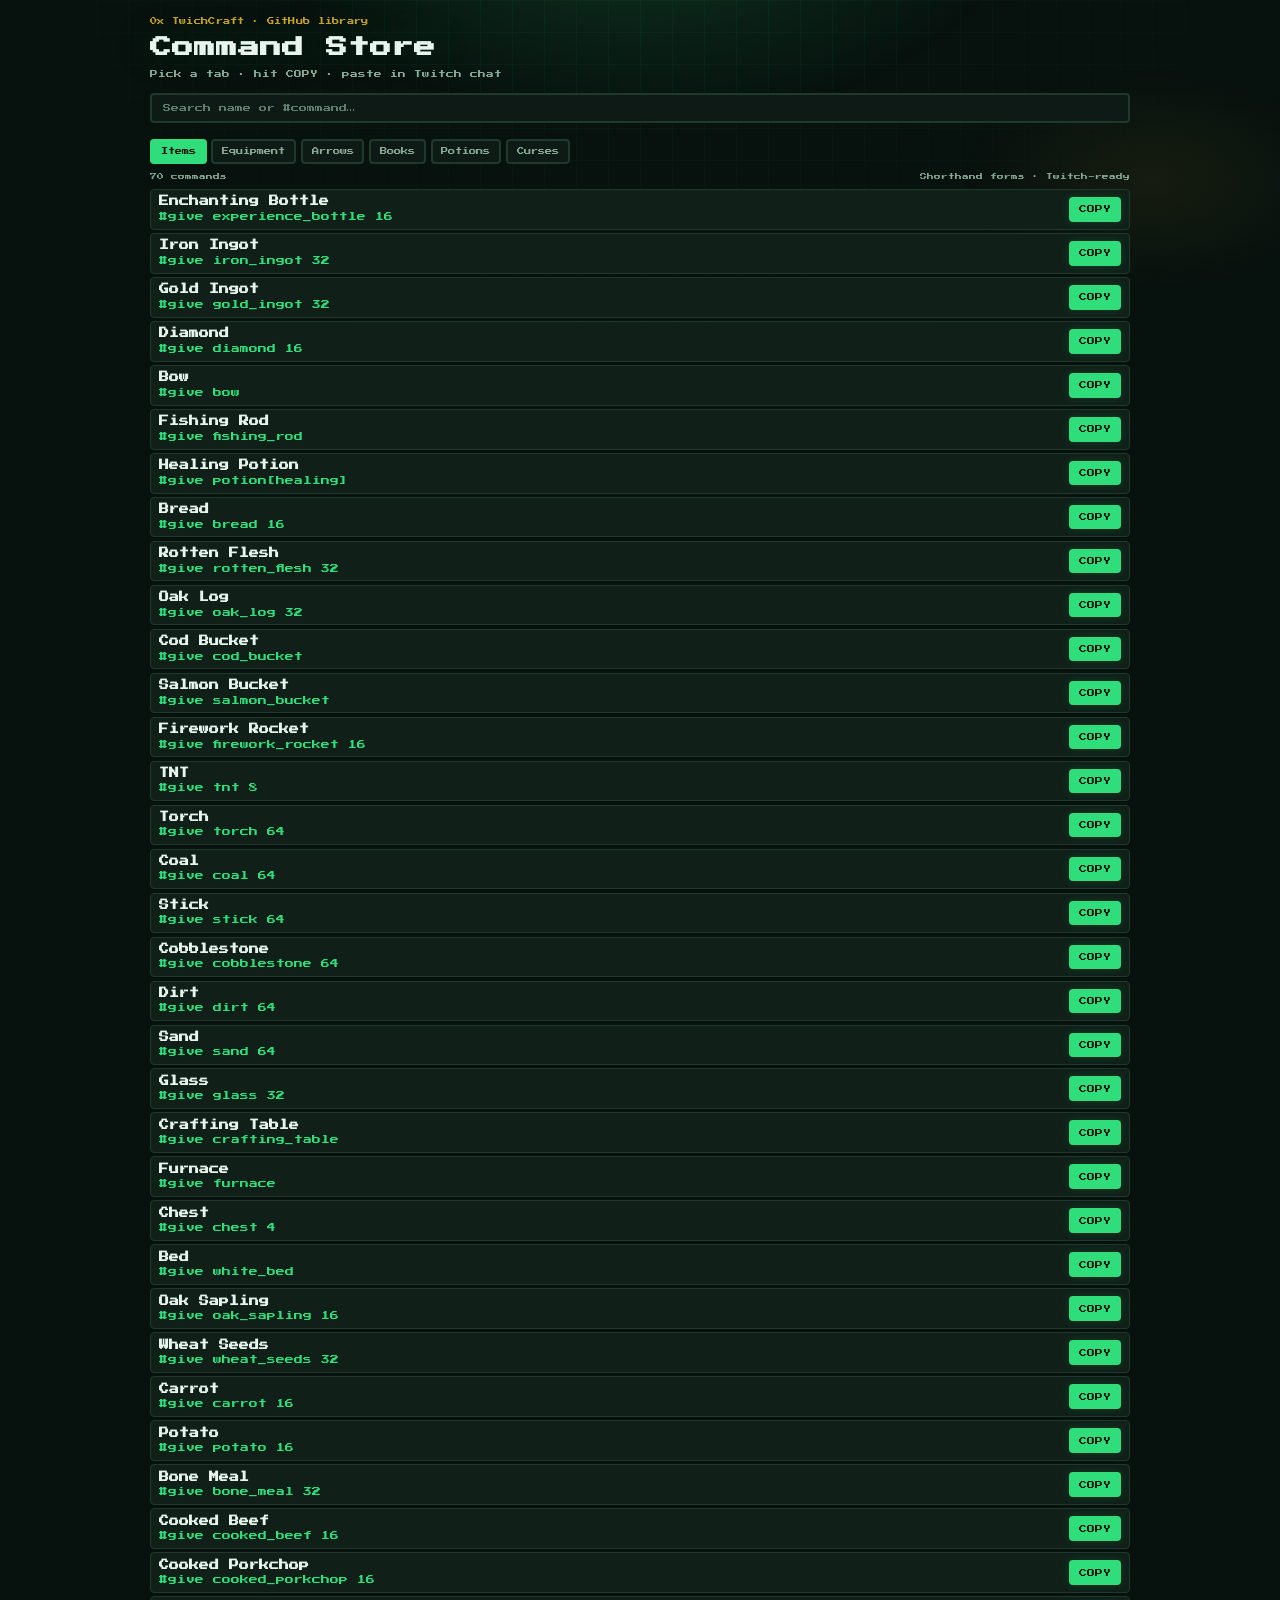
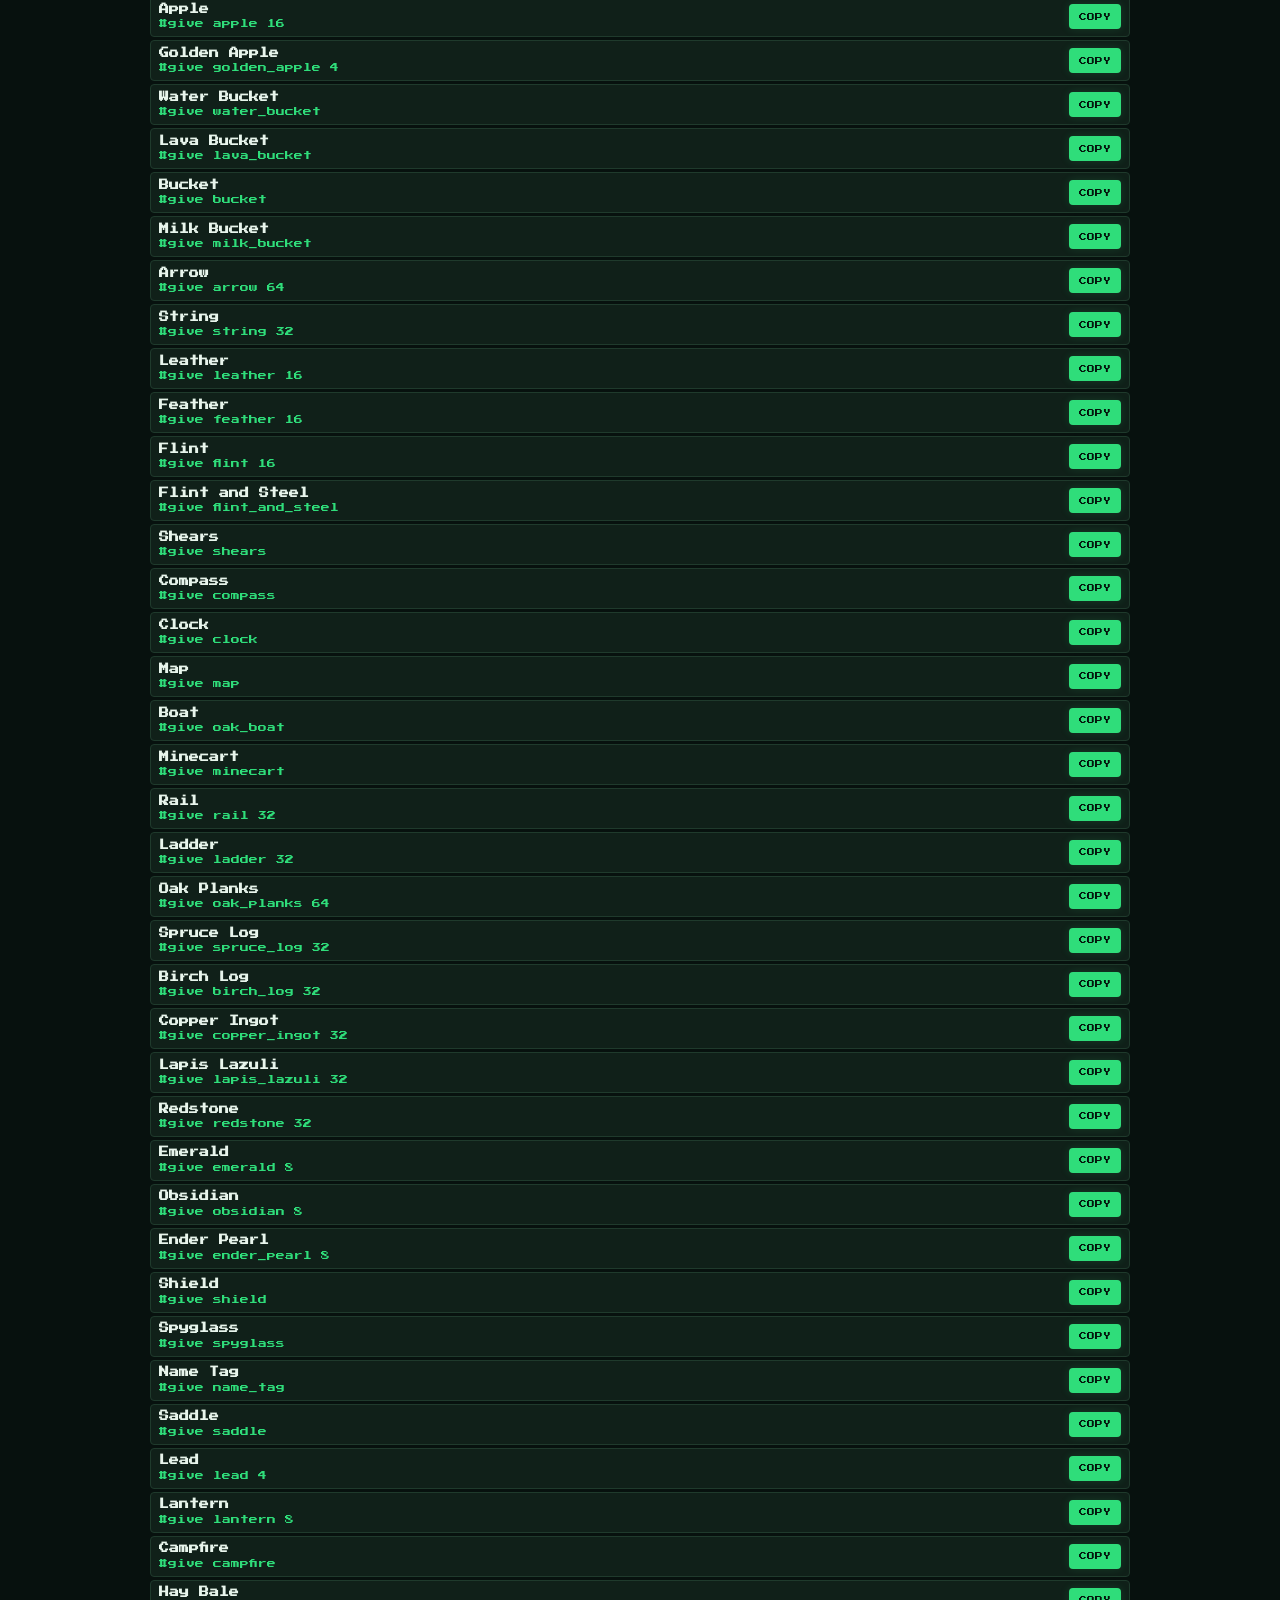
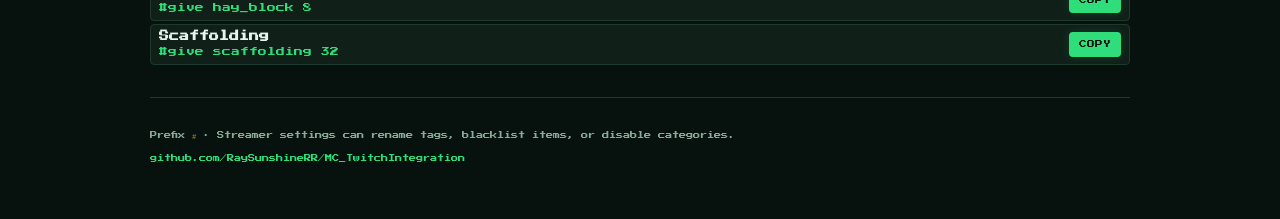
==== index.html @ 71ae1803 "Compact store header and enlarge list type. Put Command Store on one line and tighten spacing down t" ====
<!DOCTYPE html>
<html lang="en">
<head>
  <meta charset="utf-8" />
  <meta name="viewport" content="width=device-width, initial-scale=1" />
  <title>TwichCraft Command Store</title>
  <meta name="description" content="Copy TwichCraft #commands for Twitch chat — items, equipment, arrows, books, potions, curses." />
  <link rel="preconnect" href="https://fonts.googleapis.com" />
  <link rel="preconnect" href="https://fonts.gstatic.com" crossorigin />
  <link href="https://fonts.googleapis.com/css2?family=Press+Start+2P&display=swap" rel="stylesheet" />
  <link rel="stylesheet" href="css/store.css" />
</head>
<body>
  <div class="bg-grid" aria-hidden="true"></div>
  <div class="bg-glow" aria-hidden="true"></div>

  <header class="hero">
    <p class="eyebrow">0x TwichCraft · GitHub library</p>
    <h1>Command Store</h1>
    <p class="tagline">Pick a tab · hit COPY · paste in Twitch chat</p>
    <div class="search-wrap">
      <label class="sr-only" for="search">Search commands</label>
      <input id="search" type="search" placeholder="Search name or #command…" autocomplete="off" />
    </div>
  </header>

  <nav class="tabs" role="tablist" aria-label="Command categories">
    <button class="tab is-active" role="tab" aria-selected="true" data-tab="items">Items</button>
    <button class="tab" role="tab" aria-selected="false" data-tab="equipment">Equipment</button>
    <button class="tab" role="tab" aria-selected="false" data-tab="arrows">Arrows</button>
    <button class="tab" role="tab" aria-selected="false" data-tab="books">Books</button>
    <button class="tab" role="tab" aria-selected="false" data-tab="potions">Potions</button>
    <button class="tab" role="tab" aria-selected="false" data-tab="curses">Curses</button>
  </nav>

  <main class="store">
    <div class="store-meta">
      <span id="count-label">0 commands</span>
      <span class="hint">Shorthand forms · Twitch-ready</span>
    </div>
    <div id="catalog" class="catalog" role="tabpanel"></div>
    <p id="empty" class="empty hidden">No matches in this tab.</p>
  </main>

  <footer class="foot">
    <p>Prefix <code>#</code> · Streamer settings can rename tags, blacklist items, or disable categories.</p>
    <p><a href="https://github.com/RaySunshineRR/MC_TwitchIntegration">github.com/RaySunshineRR/MC_TwitchIntegration</a></p>
  </footer>

  <div id="toast" class="toast" role="status" aria-live="polite" hidden>Copied</div>

  <script src="js/commands-data.js"></script>
  <script src="js/store.js"></script>
</body>
</html>
---- css/store.css ----
:root {
  --bg: #07110e;
  --bg-panel: #0d1a15;
  --bg-row: #102019;
  --bg-row-hover: #152a20;
  --line: #1f3a2c;
  --text: #e8f5ec;
  --muted: #8aab97;
  --emerald: #2fdd7a;
  --emerald-dim: #1a9a4f;
  --emerald-ink: #04140c;
  --gold: #c9a227;
  --danger: #e85d5d;
  --shadow: 0 18px 50px rgba(0, 0, 0, 0.45);
  --radius: 4px;
  --font: "Press Start 2P", ui-monospace, monospace;
}

*,
*::before,
*::after {
  box-sizing: border-box;
}

html {
  scroll-behavior: smooth;
}

body {
  margin: 0;
  min-height: 100vh;
  font-family: var(--font);
  color: var(--text);
  background: var(--bg);
  line-height: 1.65;
  overflow-x: hidden;
}

.bg-grid,
.bg-glow {
  position: fixed;
  inset: 0;
  pointer-events: none;
  z-index: 0;
}

.bg-grid {
  background-image:
    linear-gradient(rgba(47, 221, 122, 0.04) 1px, transparent 1px),
    linear-gradient(90deg, rgba(47, 221, 122, 0.04) 1px, transparent 1px);
  background-size: 32px 32px;
  mask-image: radial-gradient(ellipse 80% 60% at 50% 0%, #000 20%, transparent 75%);
}

.bg-glow {
  background:
    radial-gradient(ellipse 50% 40% at 50% -10%, rgba(47, 221, 122, 0.18), transparent 60%),
    radial-gradient(ellipse 30% 25% at 90% 20%, rgba(201, 162, 39, 0.08), transparent 50%);
}

.sr-only {
  position: absolute;
  width: 1px;
  height: 1px;
  padding: 0;
  margin: -1px;
  overflow: hidden;
  clip: rect(0, 0, 0, 0);
  border: 0;
}

.hero,
.tabs,
.store,
.foot {
  position: relative;
  z-index: 1;
  width: min(980px, calc(100% - 1.25rem));
  margin-inline: auto;
}

.hero {
  padding: 1rem 0 0.55rem;
  animation: rise 0.7s ease-out both;
}

.eyebrow {
  margin: 0 0 0.35rem;
  color: var(--gold);
  font-size: 0.45rem;
  letter-spacing: 0.04em;
}

.hero h1 {
  margin: 0;
  font-size: clamp(0.95rem, 3.2vw, 1.35rem);
  line-height: 1.3;
  white-space: nowrap;
  text-shadow: 0 0 40px rgba(47, 221, 122, 0.25);
}

.tagline {
  margin: 0.4rem 0 0;
  color: var(--muted);
  font-size: 0.48rem;
  max-width: 36rem;
}

.search-wrap {
  margin-top: 0.65rem;
}

#search {
  width: 100%;
  padding: 0.55rem 0.7rem;
  border: 2px solid var(--line);
  border-radius: var(--radius);
  background: var(--bg-panel);
  color: var(--text);
  font-family: var(--font);
  font-size: 0.5rem;
  outline: none;
  transition: border-color 0.2s, box-shadow 0.2s;
}

#search::placeholder {
  color: #5f7d6c;
}

#search:focus {
  border-color: var(--emerald);
  box-shadow: 0 0 0 3px rgba(47, 221, 122, 0.15);
}

.tabs {
  display: flex;
  flex-wrap: wrap;
  gap: 0.3rem;
  padding: 0.45rem 0 0.45rem;
  animation: rise 0.7s ease-out 0.08s both;
}

.tab {
  appearance: none;
  border: 2px solid var(--line);
  background: var(--bg-panel);
  color: var(--muted);
  font-family: var(--font);
  font-size: 0.45rem;
  padding: 0.45rem 0.55rem;
  border-radius: var(--radius);
  cursor: pointer;
  transition: background 0.15s, color 0.15s, border-color 0.15s, transform 0.15s;
}

.tab:hover {
  color: var(--text);
  border-color: #2c5540;
  transform: translateY(-1px);
}

.tab.is-active {
  background: var(--emerald);
  border-color: var(--emerald);
  color: var(--emerald-ink);
}

.store {
  padding-bottom: 2rem;
  animation: rise 0.7s ease-out 0.14s both;
}

.store-meta {
  display: flex;
  flex-wrap: wrap;
  justify-content: space-between;
  gap: 0.5rem;
  margin-bottom: 0.4rem;
  color: var(--muted);
  font-size: 0.42rem;
}

.catalog {
  display: flex;
  flex-direction: column;
  gap: 0.2rem;
}

.help-line {
  margin: 0.1rem 0;
  padding: 0.35rem 0.45rem;
  border-left: 3px solid var(--gold);
  color: var(--muted);
  font-size: 0.48rem;
  line-height: 1.55;
  background: rgba(201, 162, 39, 0.06);
}

.section-title {
  margin: 0.55rem 0 0.15rem;
  padding: 0.15rem 0;
  color: var(--gold);
  font-size: 0.58rem;
  line-height: 1.35;
  border-bottom: 1px solid var(--line);
}

.section-title:first-child {
  margin-top: 0.1rem;
}

.row {
  display: grid;
  grid-template-columns: 1fr auto;
  gap: 0.3rem 0.55rem;
  align-items: center;
  padding: 0.35rem 0.5rem;
  background: var(--bg-row);
  border: 1px solid var(--line);
  border-radius: var(--radius);
  box-shadow: none;
  transition: background 0.15s, border-color 0.15s;
}

.row:hover {
  background: var(--bg-row-hover);
  border-color: #2f5a42;
}

.row-main {
  min-width: 0;
}

.row-name {
  margin: 0 0 0.12rem;
  font-size: 0.62rem;
  color: var(--text);
  line-height: 1.35;
}

.row-cmd {
  margin: 0;
  font-size: 0.55rem;
  color: var(--emerald);
  word-break: break-word;
  line-height: 1.4;
}

.cmd-desc {
  color: var(--muted);
  font-size: 0.5rem;
}

.row-desc {
  margin: 0.2rem 0 0;
  font-size: 0.48rem;
  color: var(--muted);
  line-height: 1.45;
}

.copy-btn {
  appearance: none;
  border: 2px solid var(--emerald);
  background: var(--emerald);
  color: var(--emerald-ink);
  font-family: var(--font);
  font-size: 0.48rem;
  padding: 0.4rem 0.5rem;
  border-radius: var(--radius);
  cursor: pointer;
  white-space: nowrap;
  transition: background 0.15s, transform 0.15s, box-shadow 0.15s;
  box-shadow: 0 0 10px rgba(47, 221, 122, 0.15);
}

.copy-btn:hover {
  background: #54e892;
  transform: translateY(-1px);
}

.copy-btn:active {
  transform: translateY(0);
}

.copy-btn.is-copied {
  background: var(--emerald-dim);
  border-color: var(--emerald-dim);
  color: #dfffea;
}

.empty {
  margin: 2rem 0;
  text-align: center;
  color: var(--muted);
  font-size: 0.55rem;
}

.hidden {
  display: none !important;
}

.foot {
  padding: 1.5rem 0 3rem;
  border-top: 1px solid var(--line);
  color: var(--muted);
  font-size: 0.45rem;
  line-height: 1.9;
}

.foot a {
  color: var(--emerald);
  text-decoration: none;
}

.foot a:hover {
  text-decoration: underline;
}

.foot code {
  color: var(--gold);
}

.toast {
  position: fixed;
  left: 50%;
  bottom: 1.5rem;
  transform: translateX(-50%) translateY(120%);
  z-index: 20;
  padding: 0.85rem 1.1rem;
  background: var(--emerald);
  color: var(--emerald-ink);
  border-radius: var(--radius);
  font-size: 0.55rem;
  box-shadow: var(--shadow);
  transition: transform 0.25s ease;
}

.toast.is-on {
  transform: translateX(-50%) translateY(0);
}

@keyframes rise {
  from {
    opacity: 0;
    transform: translateY(12px);
  }
  to {
    opacity: 1;
    transform: translateY(0);
  }
}

@media (max-width: 640px) {
  .row {
    grid-template-columns: 1fr auto;
    align-items: start;
  }

  .copy-btn {
    align-self: center;
  }

  .hero {
    padding-top: 0.85rem;
  }

  .hero h1 {
    white-space: normal;
  }
}
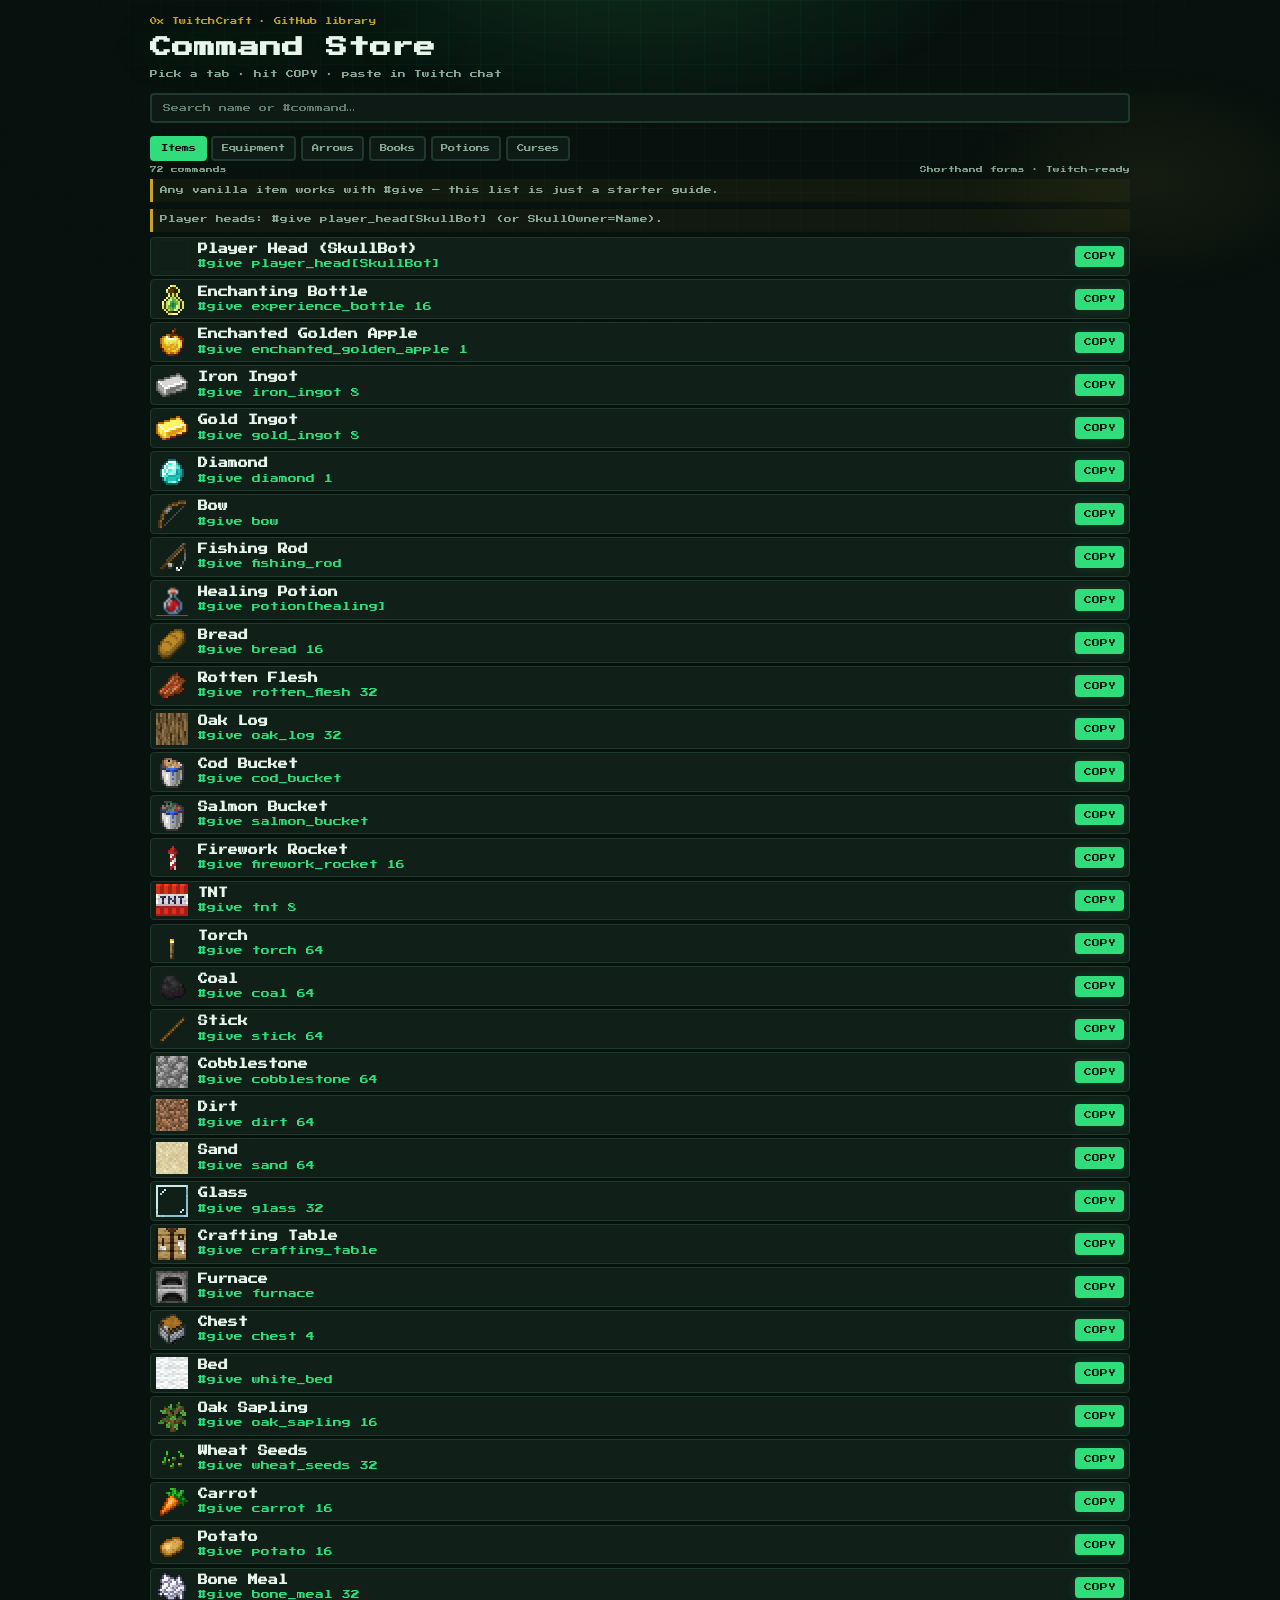
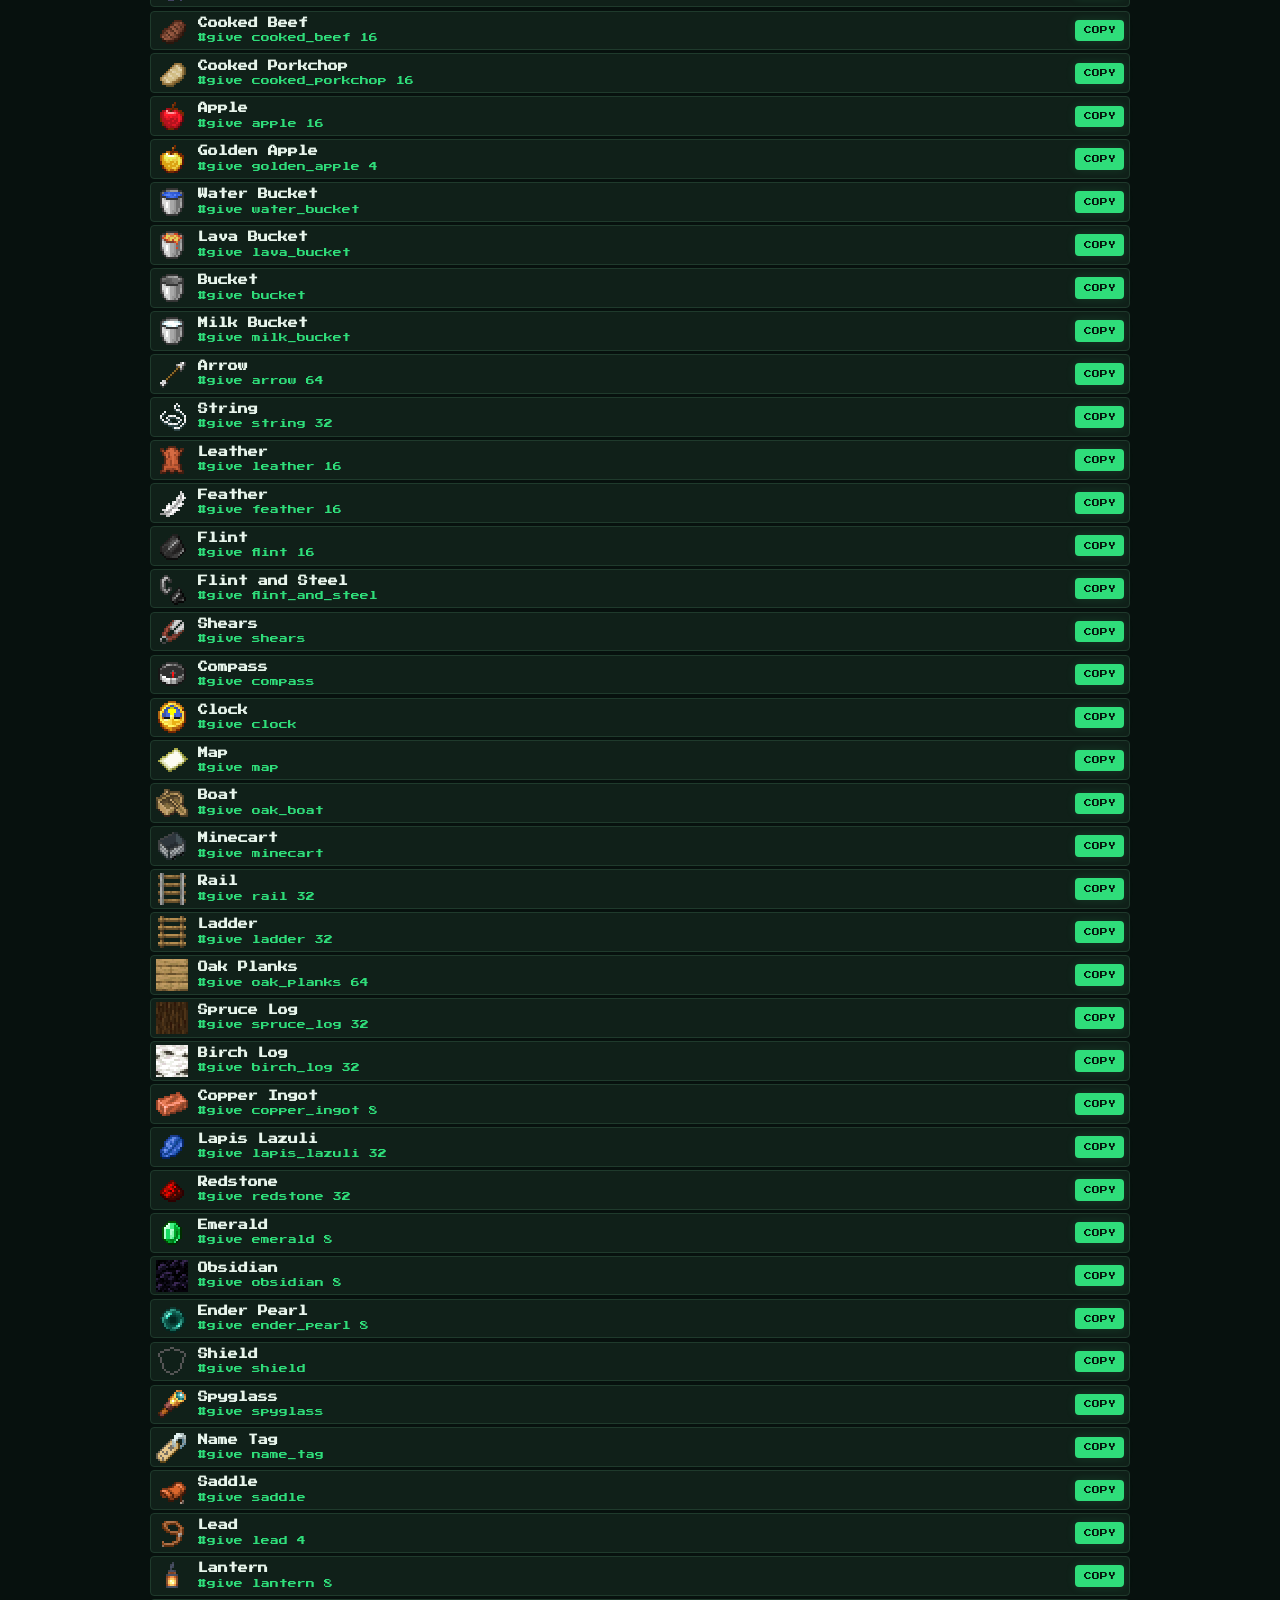
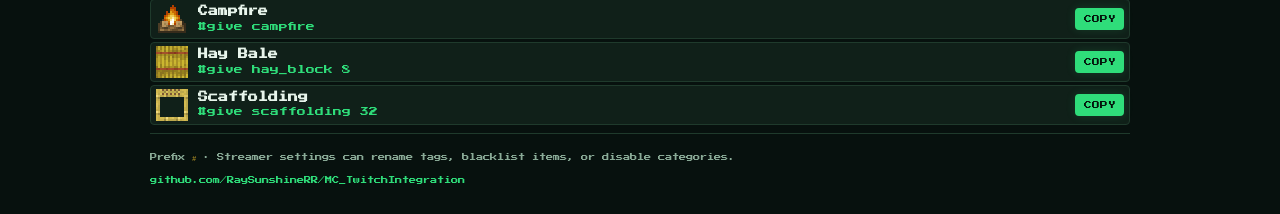
==== commit 60754816: "Update TwitchCraft store: player_head shorthand, rust/cockbomb/angrybee. Co-authored-by: Cursor <cur" ====
--- a/index.html
+++ b/index.html
@@ -3,8 +3,8 @@
 <head>
   <meta charset="utf-8" />
   <meta name="viewport" content="width=device-width, initial-scale=1" />
-  <title>TwichCraft Command Store</title>
-  <meta name="description" content="Copy TwichCraft #commands for Twitch chat — items, equipment, arrows, books, potions, curses." />
+  <title>TwitchCraft Command Store</title>
+  <meta name="description" content="Copy TwitchCraft #commands for Twitch chat — items, equipment, arrows, books, potions, curses." />
   <link rel="preconnect" href="https://fonts.googleapis.com" />
   <link rel="preconnect" href="https://fonts.gstatic.com" crossorigin />
   <link href="https://fonts.googleapis.com/css2?family=Press+Start+2P&display=swap" rel="stylesheet" />
@@ -15,7 +15,7 @@
   <div class="bg-glow" aria-hidden="true"></div>
 
   <header class="hero">
-    <p class="eyebrow">0x TwichCraft · GitHub library</p>
+    <p class="eyebrow">0x TwitchCraft · GitHub library</p>
     <h1>Command Store</h1>
     <p class="tagline">Pick a tab · hit COPY · paste in Twitch chat</p>
     <div class="search-wrap">
--- a/css/store.css
+++ b/css/store.css
@@ -136,7 +136,7 @@
   display: flex;
   flex-wrap: wrap;
   gap: 0.3rem;
-  padding: 0.45rem 0 0.45rem;
+  padding: 0.25rem 0 0.2rem;
   animation: rise 0.7s ease-out 0.08s both;
 }
 
@@ -166,7 +166,7 @@
 }
 
 .store {
-  padding-bottom: 2rem;
+  padding-bottom: 0.5rem;
   animation: rise 0.7s ease-out 0.14s both;
 }
 
@@ -175,7 +175,7 @@
   flex-wrap: wrap;
   justify-content: space-between;
   gap: 0.5rem;
-  margin-bottom: 0.4rem;
+  margin-bottom: 0.15rem;
   color: var(--muted);
   font-size: 0.42rem;
 }
@@ -212,9 +212,9 @@
 .row {
   display: grid;
   grid-template-columns: 1fr auto;
-  gap: 0.3rem 0.55rem;
+  gap: 0.2rem 0.4rem;
   align-items: center;
-  padding: 0.35rem 0.5rem;
+  padding: 0.18rem 0.3rem;
   background: var(--bg-row);
   border: 1px solid var(--line);
   border-radius: var(--radius);
@@ -222,9 +222,43 @@
   transition: background 0.15s, border-color 0.15s;
 }
 
+.row-icon {
+  grid-template-columns: 36px 1fr auto;
+}
+
 .row:hover {
   background: var(--bg-row-hover);
   border-color: #2f5a42;
+}
+
+.icon {
+  width: 32px;
+  height: 32px;
+  display: grid;
+  place-items: center;
+  flex-shrink: 0;
+  image-rendering: pixelated;
+}
+
+.icon-sprite {
+  display: block;
+  image-rendering: pixelated;
+  image-rendering: crisp-edges;
+  background-repeat: no-repeat;
+}
+
+.icon-img {
+  display: block;
+  width: 32px;
+  height: 32px;
+  image-rendering: pixelated;
+  image-rendering: crisp-edges;
+}
+
+.icon-missing {
+  opacity: 0.25;
+  border: 1px dashed var(--line);
+  border-radius: 2px;
 }
 
 .row-main {
@@ -265,7 +299,7 @@
   color: var(--emerald-ink);
   font-family: var(--font);
   font-size: 0.48rem;
-  padding: 0.4rem 0.5rem;
+  padding: 0.3rem 0.4rem;
   border-radius: var(--radius);
   cursor: pointer;
   white-space: nowrap;
@@ -300,7 +334,7 @@
 }
 
 .foot {
-  padding: 1.5rem 0 3rem;
+  padding: 0.65rem 0 1.25rem;
   border-top: 1px solid var(--line);
   color: var(--muted);
   font-size: 0.45rem;
@@ -356,6 +390,11 @@
     align-items: start;
   }
 
+  .row-icon {
+    grid-template-columns: 36px 1fr auto;
+    align-items: center;
+  }
+
   .copy-btn {
     align-self: center;
   }
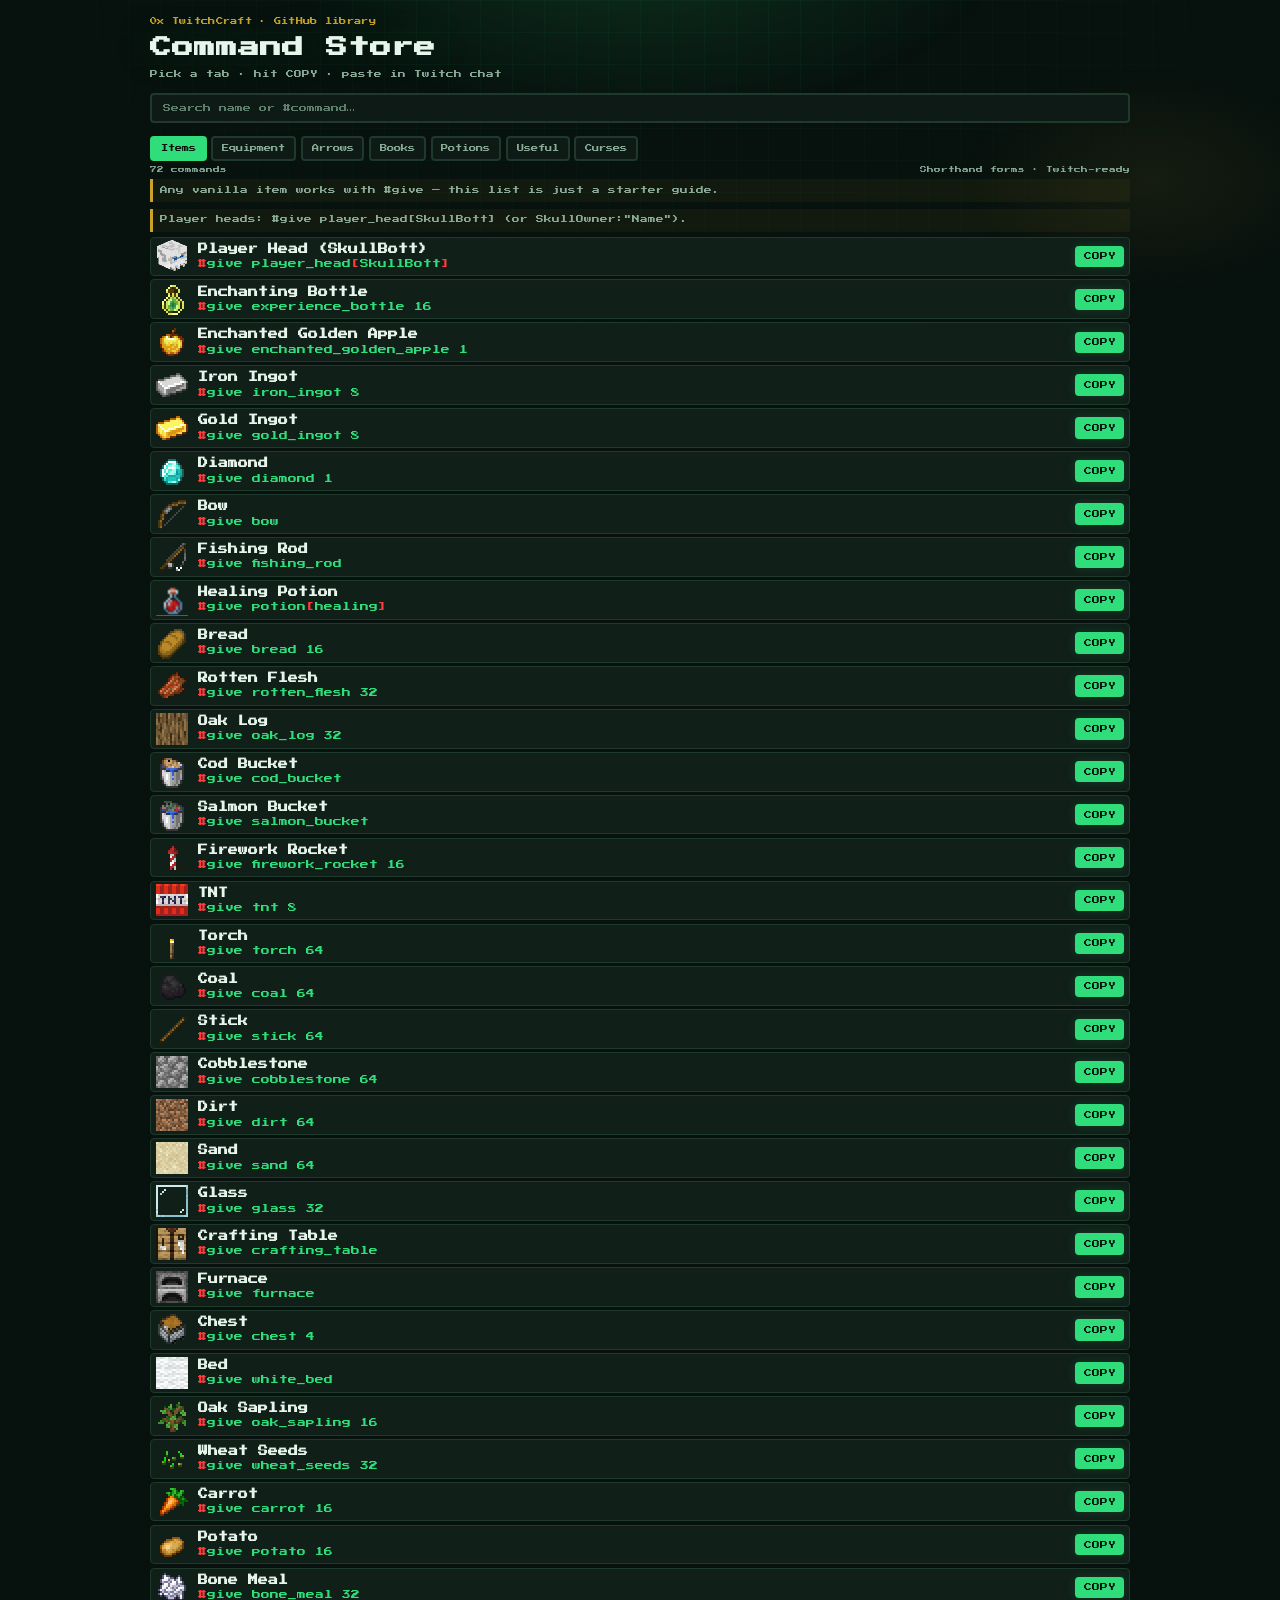
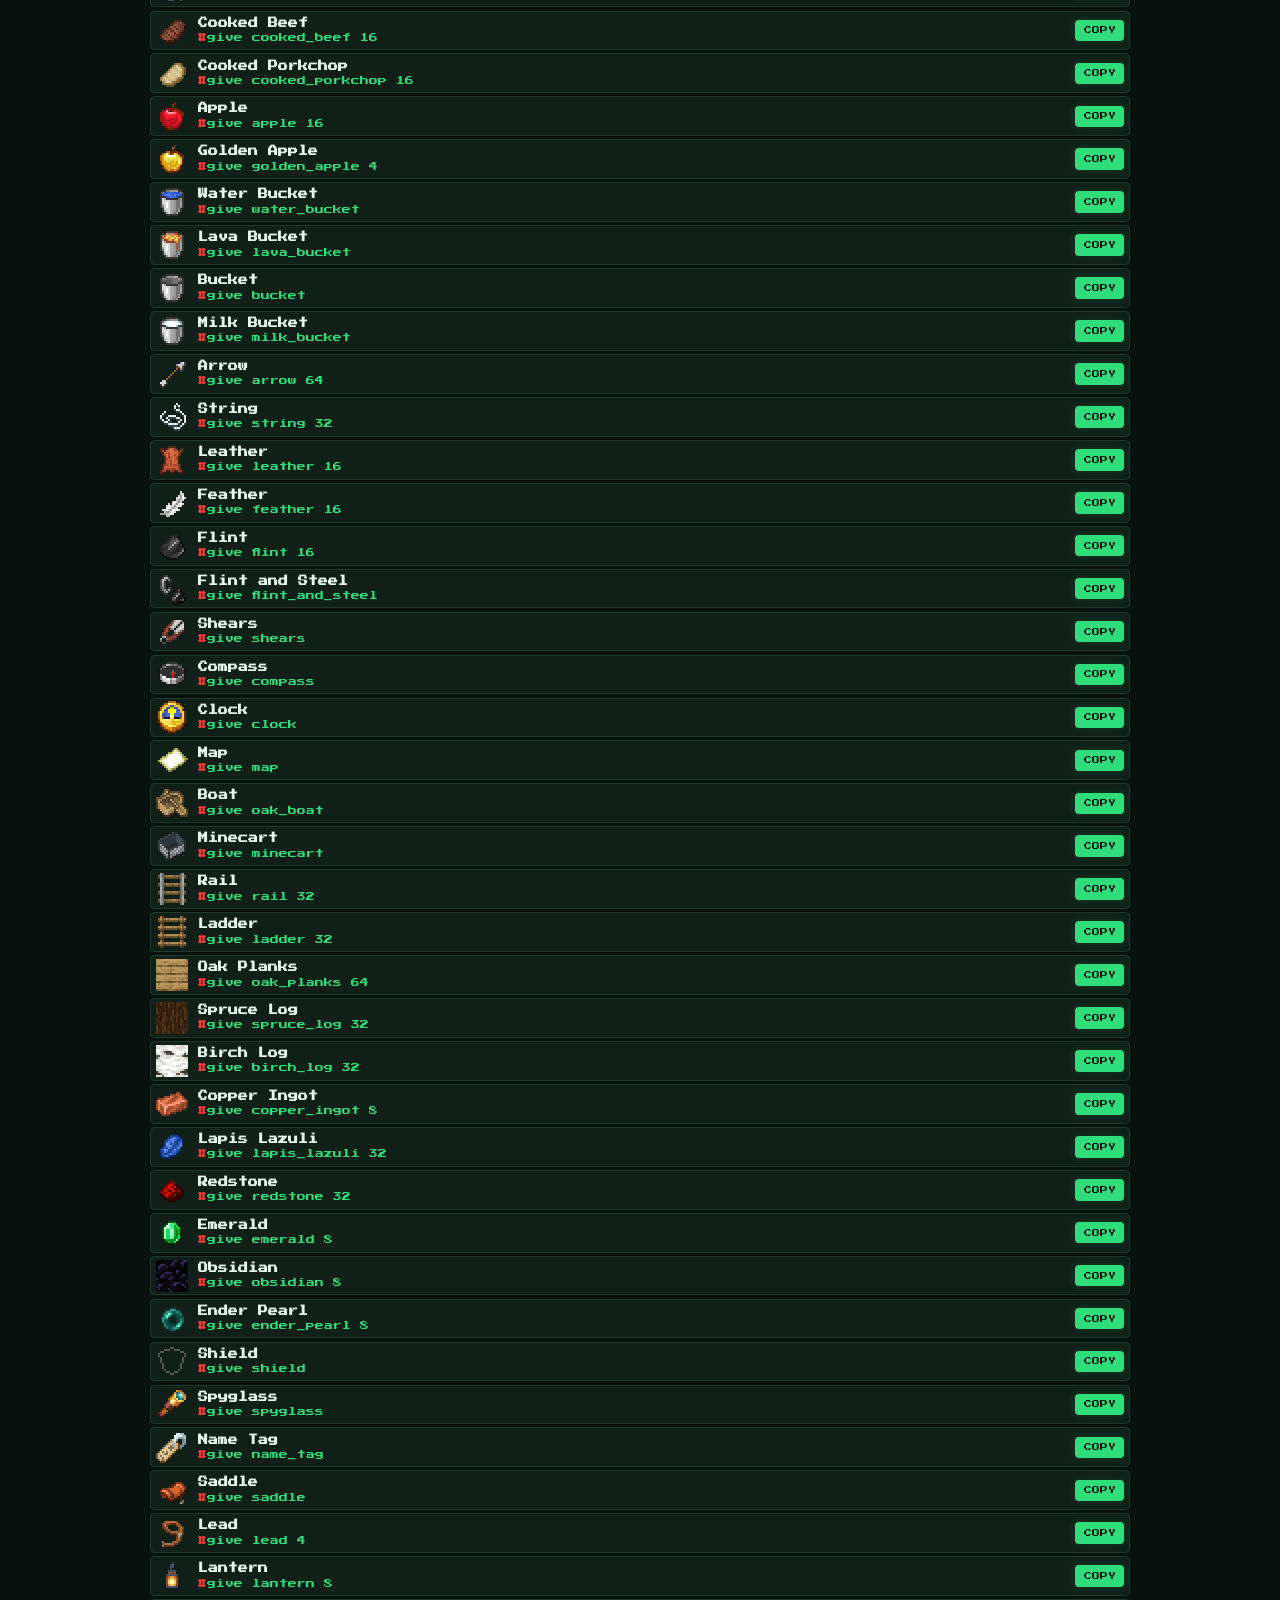
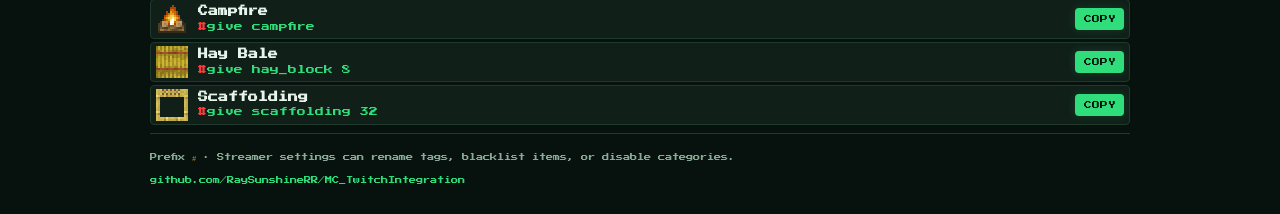
==== commit c979bd5f: "Add Useful store tab; move helpful buffs; refresh curse catalog. Co-authored-by: Cursor <cursoragent" ====
--- a/index.html
+++ b/index.html
@@ -4,7 +4,7 @@
   <meta charset="utf-8" />
   <meta name="viewport" content="width=device-width, initial-scale=1" />
   <title>TwitchCraft Command Store</title>
-  <meta name="description" content="Copy TwitchCraft #commands for Twitch chat — items, equipment, arrows, books, potions, curses." />
+  <meta name="description" content="Copy TwitchCraft #commands for Twitch chat — items, equipment, arrows, books, potions, useful, curses." />
   <link rel="preconnect" href="https://fonts.googleapis.com" />
   <link rel="preconnect" href="https://fonts.gstatic.com" crossorigin />
   <link href="https://fonts.googleapis.com/css2?family=Press+Start+2P&display=swap" rel="stylesheet" />
@@ -30,6 +30,7 @@
     <button class="tab" role="tab" aria-selected="false" data-tab="arrows">Arrows</button>
     <button class="tab" role="tab" aria-selected="false" data-tab="books">Books</button>
     <button class="tab" role="tab" aria-selected="false" data-tab="potions">Potions</button>
+    <button class="tab" role="tab" aria-selected="false" data-tab="useful">Useful</button>
     <button class="tab" role="tab" aria-selected="false" data-tab="curses">Curses</button>
   </nav>
 
--- a/css/store.css
+++ b/css/store.css
@@ -251,6 +251,7 @@
   display: block;
   width: 32px;
   height: 32px;
+  object-fit: contain;
   image-rendering: pixelated;
   image-rendering: crisp-edges;
 }
@@ -278,6 +279,10 @@
   color: var(--emerald);
   word-break: break-word;
   line-height: 1.4;
+}
+
+.cmd-mark {
+  color: #ff3b3b;
 }
 
 .cmd-desc {
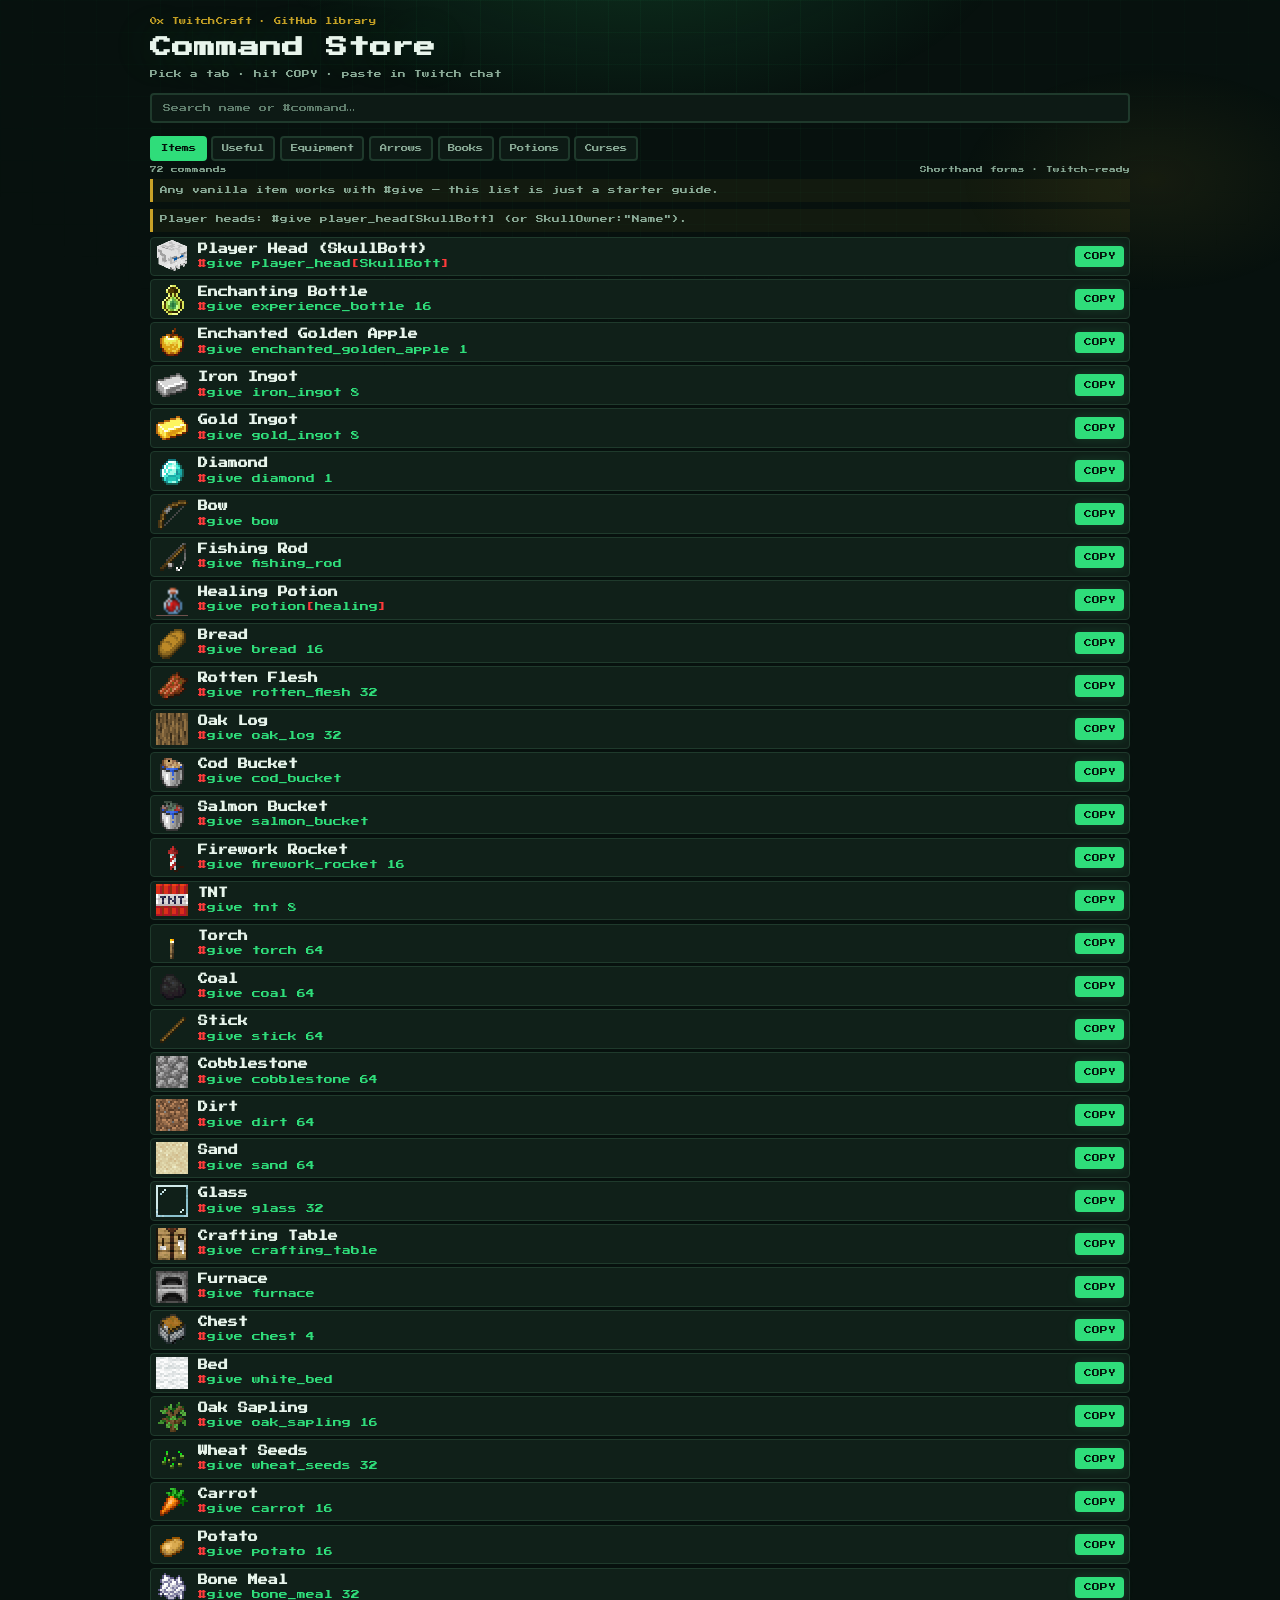
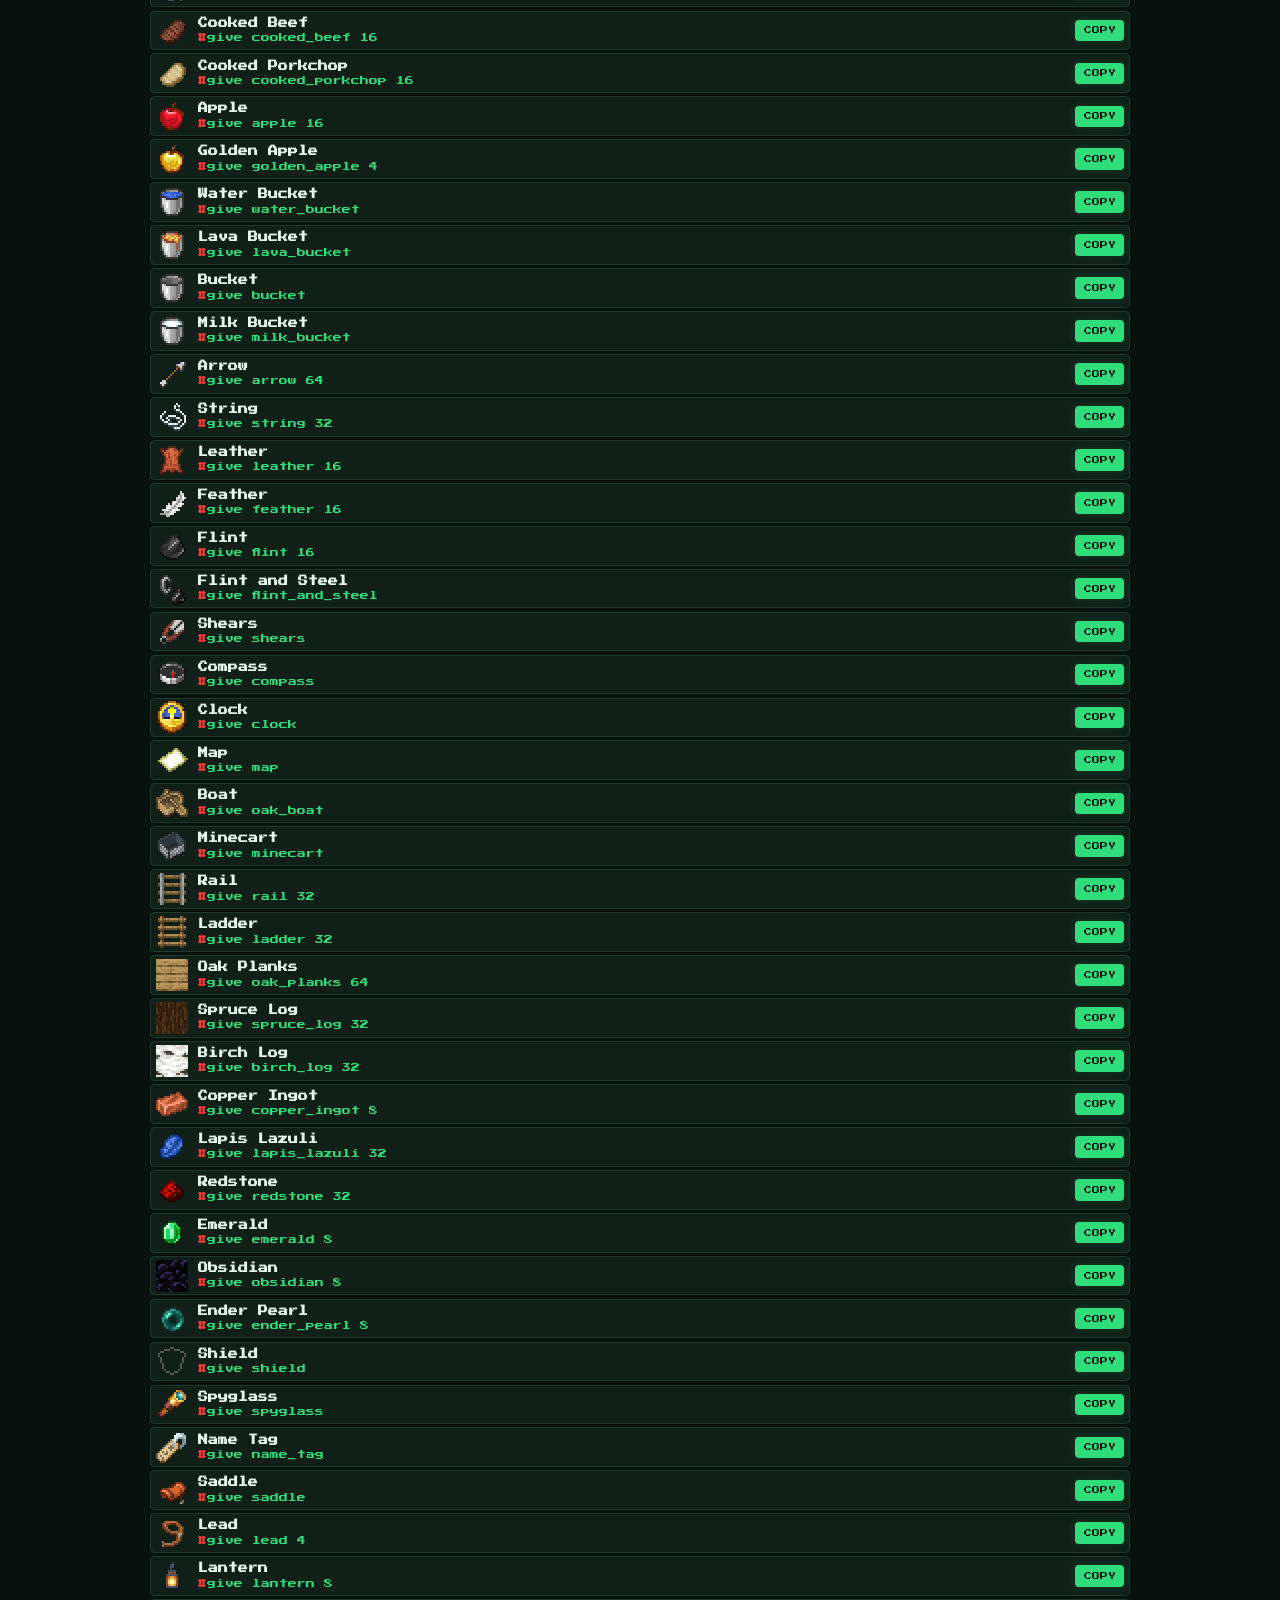
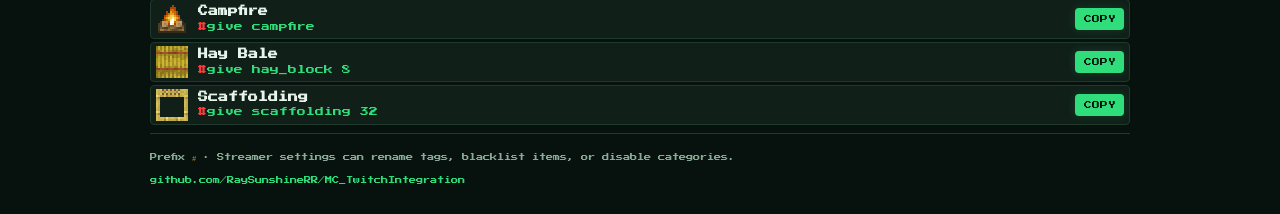
==== commit 7b16ff27: "Put Useful after Items, add shrimp favicon, and #howler curse. Co-authored-by: Cursor <cursoragent@c" ====
--- a/index.html
+++ b/index.html
@@ -5,6 +5,7 @@
   <meta name="viewport" content="width=device-width, initial-scale=1" />
   <title>TwitchCraft Command Store</title>
   <meta name="description" content="Copy TwitchCraft #commands for Twitch chat — items, equipment, arrows, books, potions, useful, curses." />
+  <link rel="icon" href="data:image/svg+xml,<svg xmlns='http://www.w3.org/2000/svg' viewBox='0 0 100 100'><text y='.9em' font-size='90'>🍤</text></svg>" />
   <link rel="preconnect" href="https://fonts.googleapis.com" />
   <link rel="preconnect" href="https://fonts.gstatic.com" crossorigin />
   <link href="https://fonts.googleapis.com/css2?family=Press+Start+2P&display=swap" rel="stylesheet" />
@@ -26,11 +27,11 @@
 
   <nav class="tabs" role="tablist" aria-label="Command categories">
     <button class="tab is-active" role="tab" aria-selected="true" data-tab="items">Items</button>
+    <button class="tab" role="tab" aria-selected="false" data-tab="useful">Useful</button>
     <button class="tab" role="tab" aria-selected="false" data-tab="equipment">Equipment</button>
     <button class="tab" role="tab" aria-selected="false" data-tab="arrows">Arrows</button>
     <button class="tab" role="tab" aria-selected="false" data-tab="books">Books</button>
     <button class="tab" role="tab" aria-selected="false" data-tab="potions">Potions</button>
-    <button class="tab" role="tab" aria-selected="false" data-tab="useful">Useful</button>
     <button class="tab" role="tab" aria-selected="false" data-tab="curses">Curses</button>
   </nav>
 
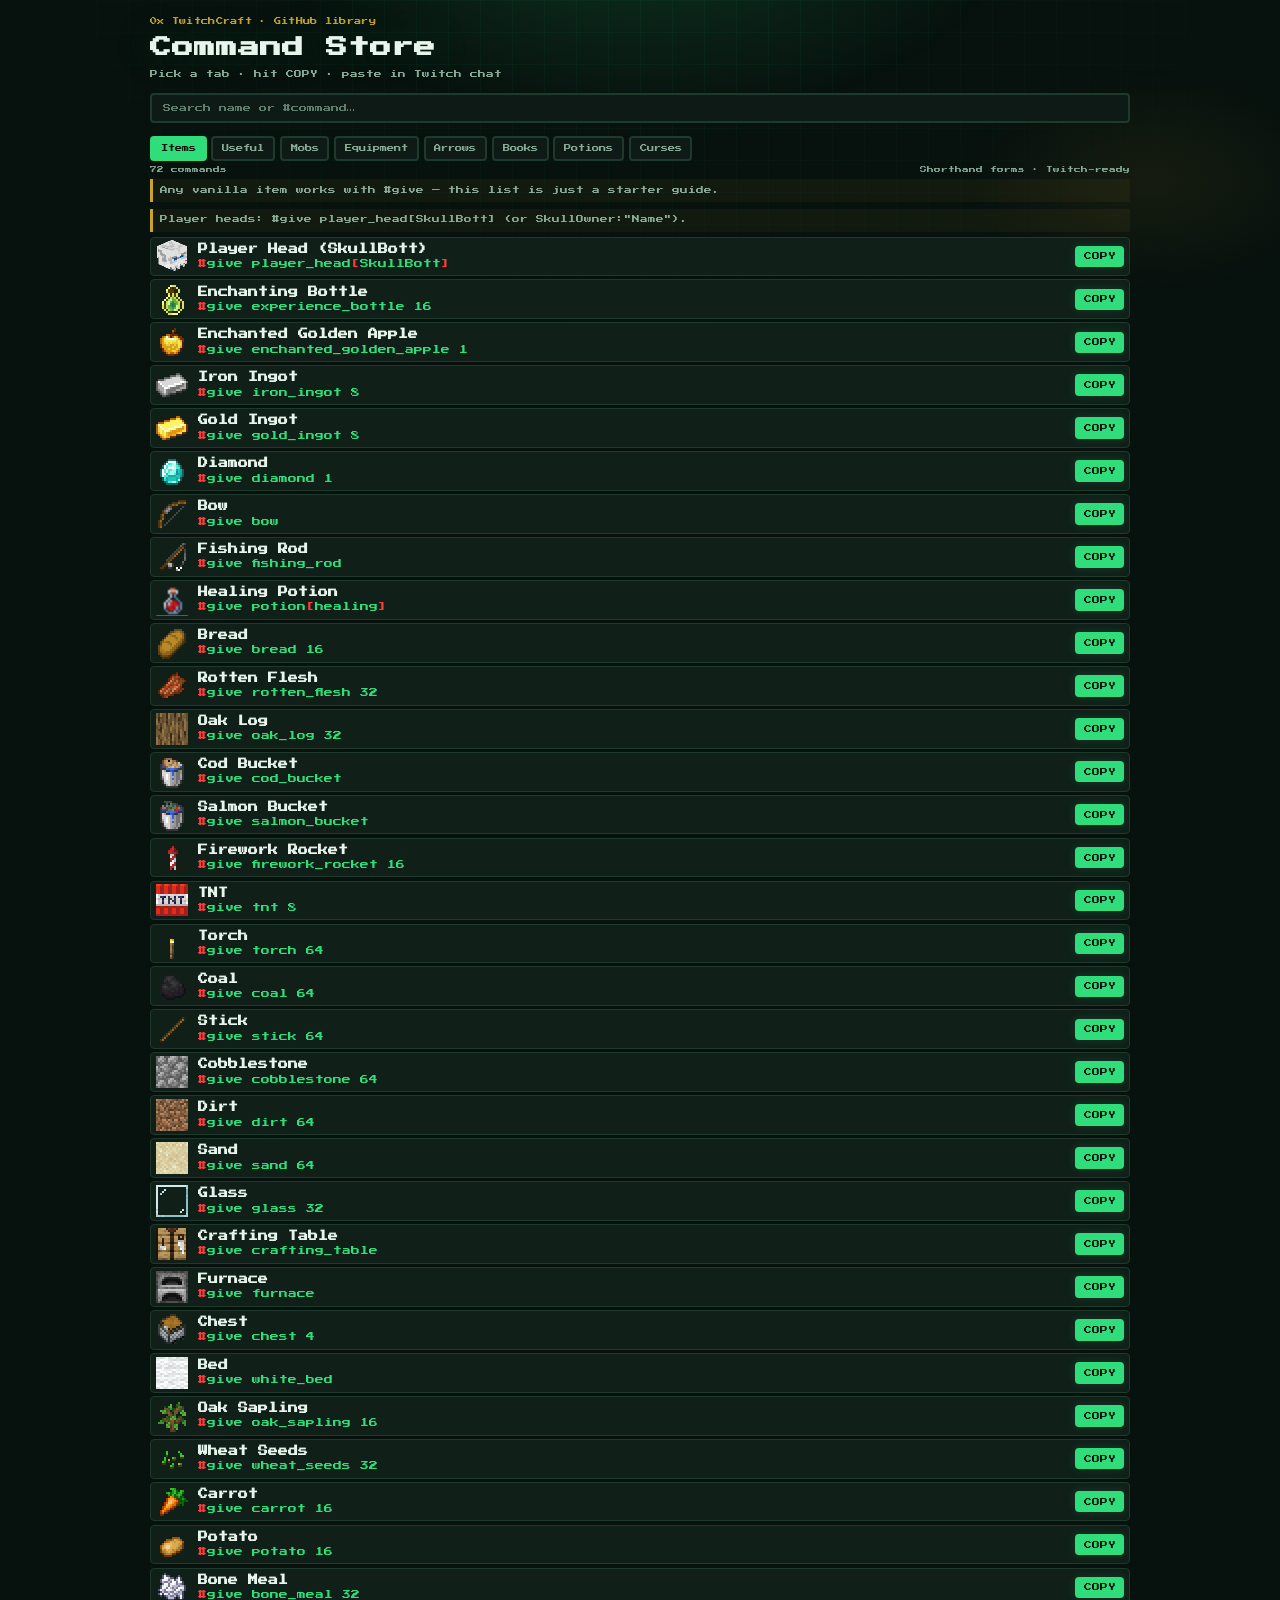
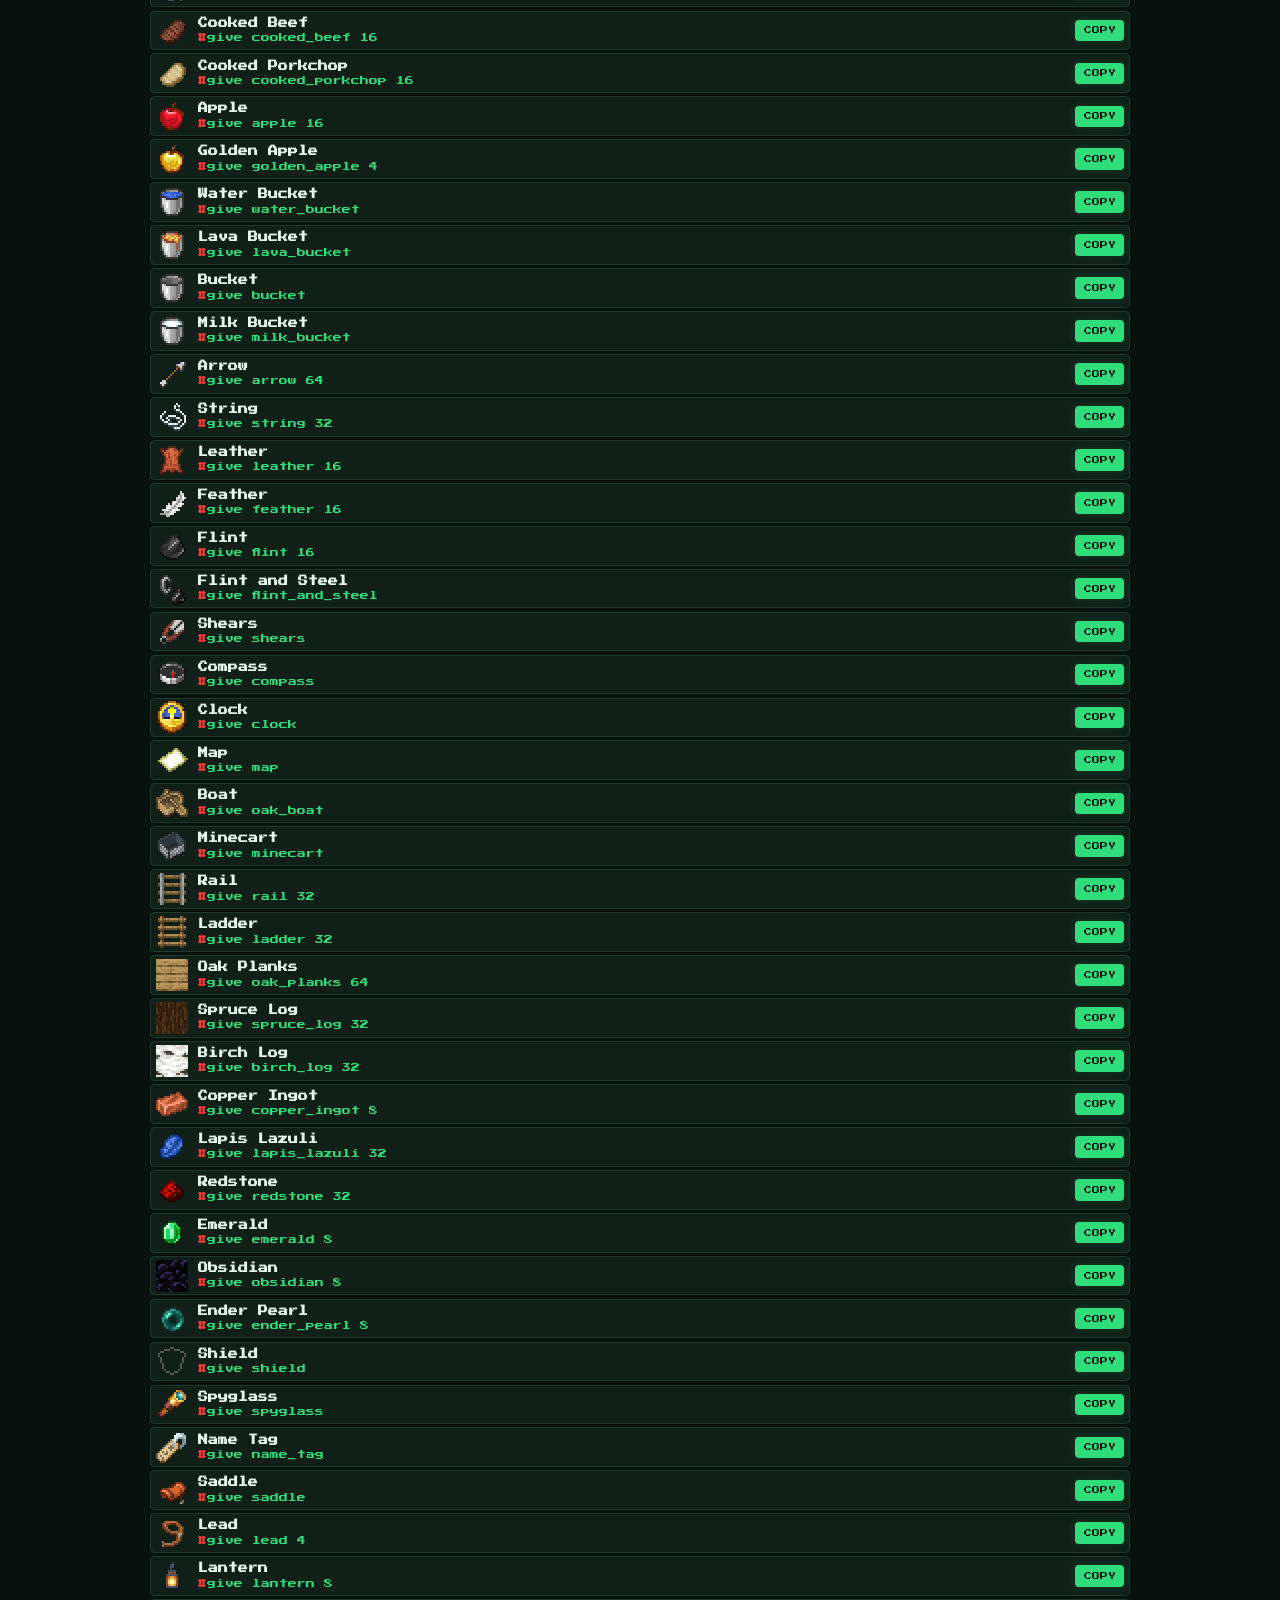
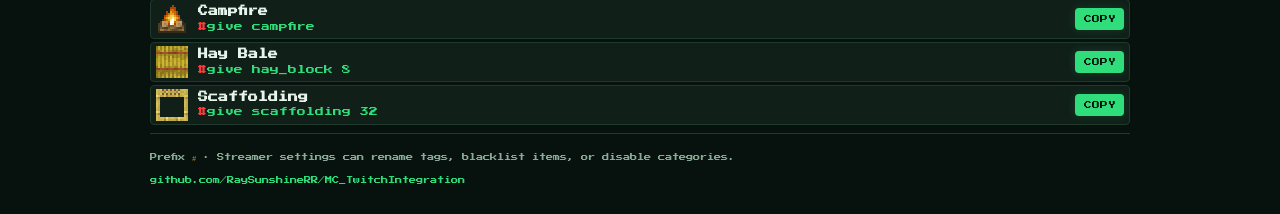
==== commit f1588ce1: "Add Mobs store tab with Hostile, Neutral, and Ally spawn commands. Matches TwitchCraft catalog tags " ====
--- a/index.html
+++ b/index.html
@@ -4,7 +4,7 @@
   <meta charset="utf-8" />
   <meta name="viewport" content="width=device-width, initial-scale=1" />
   <title>TwitchCraft Command Store</title>
-  <meta name="description" content="Copy TwitchCraft #commands for Twitch chat — items, equipment, arrows, books, potions, useful, curses." />
+  <meta name="description" content="Copy TwitchCraft #commands for Twitch chat — items, useful, mobs, equipment, arrows, books, potions, curses." />
   <link rel="icon" href="data:image/svg+xml,<svg xmlns='http://www.w3.org/2000/svg' viewBox='0 0 100 100'><text y='.9em' font-size='90'>🍤</text></svg>" />
   <link rel="preconnect" href="https://fonts.googleapis.com" />
   <link rel="preconnect" href="https://fonts.gstatic.com" crossorigin />
@@ -28,6 +28,7 @@
   <nav class="tabs" role="tablist" aria-label="Command categories">
     <button class="tab is-active" role="tab" aria-selected="true" data-tab="items">Items</button>
     <button class="tab" role="tab" aria-selected="false" data-tab="useful">Useful</button>
+    <button class="tab" role="tab" aria-selected="false" data-tab="mobs">Mobs</button>
     <button class="tab" role="tab" aria-selected="false" data-tab="equipment">Equipment</button>
     <button class="tab" role="tab" aria-selected="false" data-tab="arrows">Arrows</button>
     <button class="tab" role="tab" aria-selected="false" data-tab="books">Books</button>
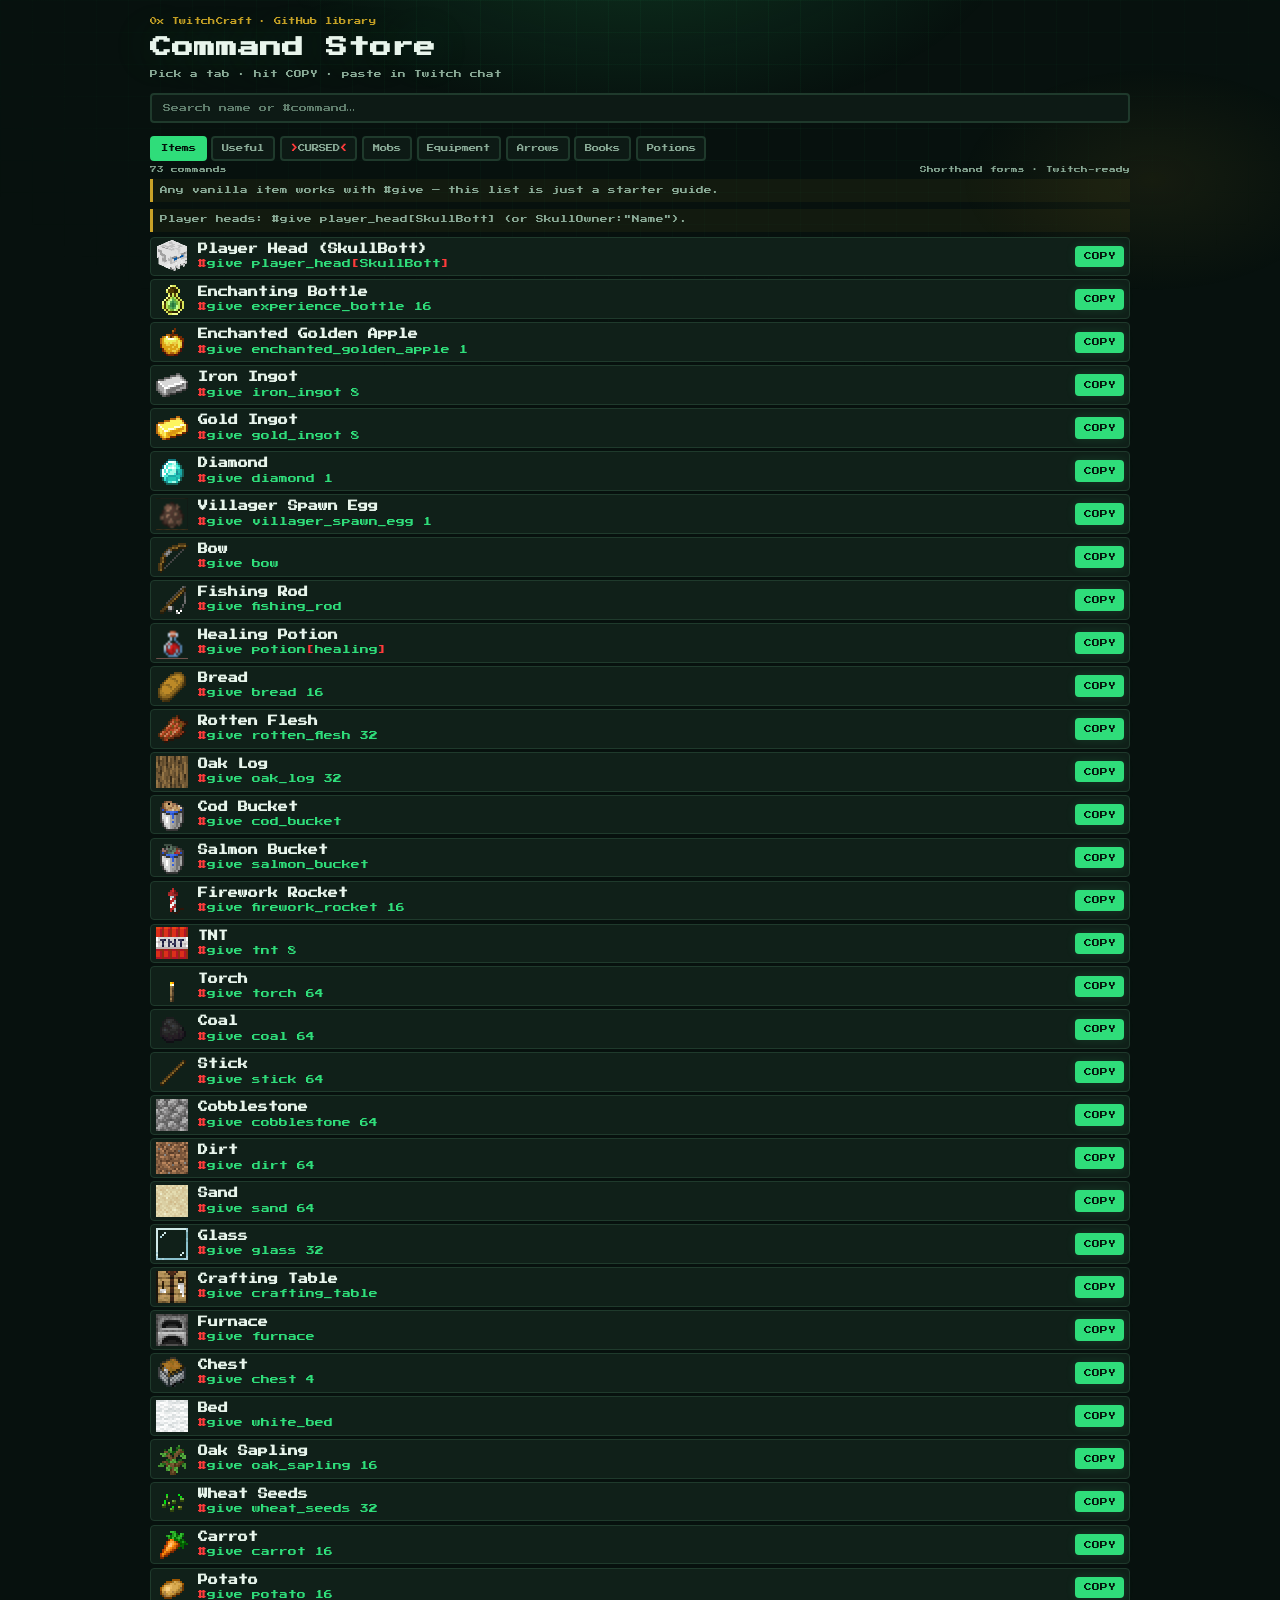
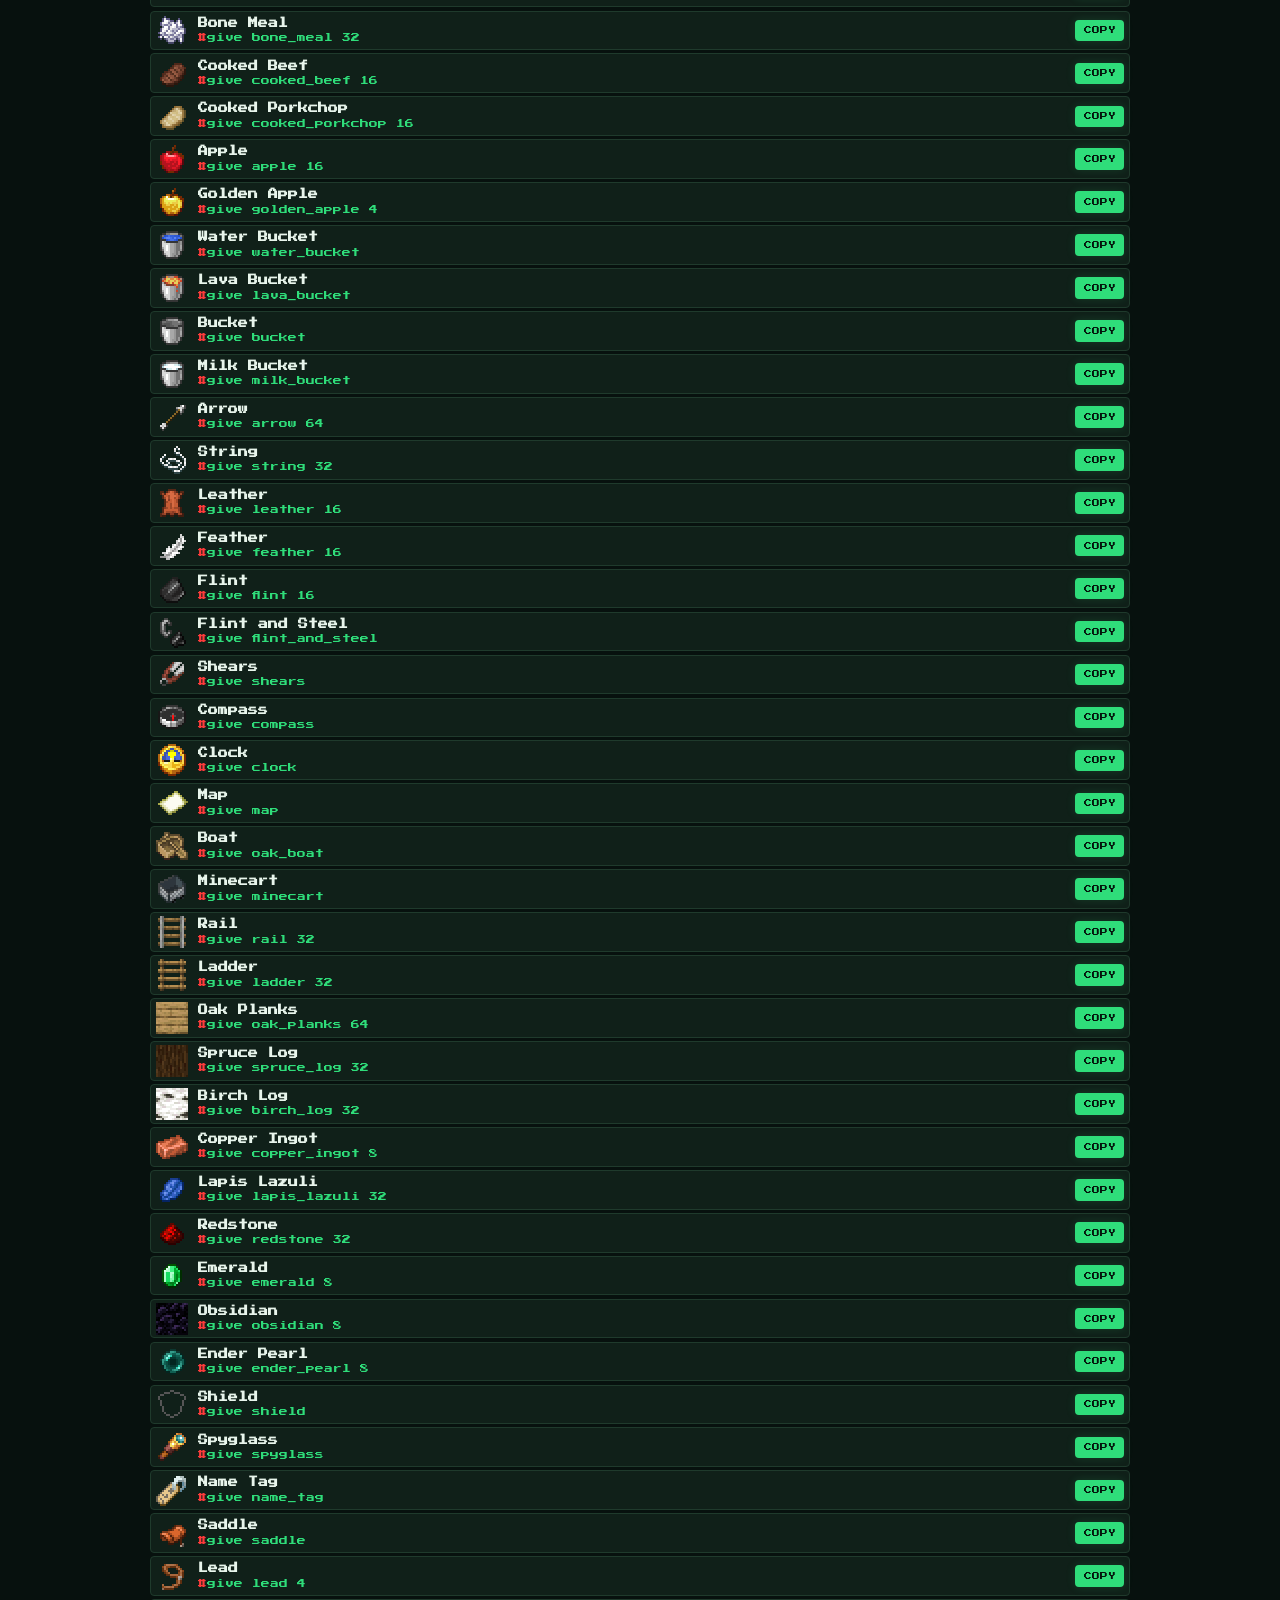
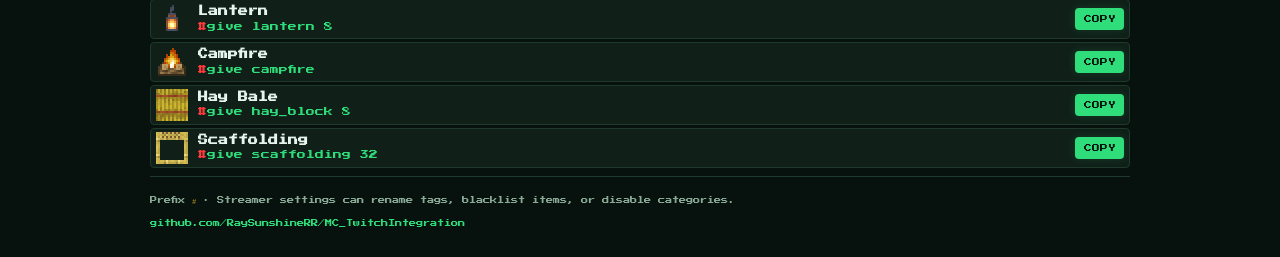
==== commit 4399f9f3: "Move Curses after Useful and restyle the tab as >CURSED<. Red bold chevrons keep the curse tab reada" ====
--- a/index.html
+++ b/index.html
@@ -4,7 +4,7 @@
   <meta charset="utf-8" />
   <meta name="viewport" content="width=device-width, initial-scale=1" />
   <title>TwitchCraft Command Store</title>
-  <meta name="description" content="Copy TwitchCraft #commands for Twitch chat — items, useful, mobs, equipment, arrows, books, potions, curses." />
+  <meta name="description" content="Copy TwitchCraft #commands for Twitch chat — items, useful, cursed, mobs, equipment, arrows, books, potions." />
   <link rel="icon" href="data:image/svg+xml,<svg xmlns='http://www.w3.org/2000/svg' viewBox='0 0 100 100'><text y='.9em' font-size='90'>🍤</text></svg>" />
   <link rel="preconnect" href="https://fonts.googleapis.com" />
   <link rel="preconnect" href="https://fonts.gstatic.com" crossorigin />
@@ -28,12 +28,12 @@
   <nav class="tabs" role="tablist" aria-label="Command categories">
     <button class="tab is-active" role="tab" aria-selected="true" data-tab="items">Items</button>
     <button class="tab" role="tab" aria-selected="false" data-tab="useful">Useful</button>
+    <button class="tab tab-cursed" role="tab" aria-selected="false" data-tab="curses" aria-label="Cursed"><span class="tab-cursed-arrow">&gt;</span>CURSED<span class="tab-cursed-arrow">&lt;</span></button>
     <button class="tab" role="tab" aria-selected="false" data-tab="mobs">Mobs</button>
     <button class="tab" role="tab" aria-selected="false" data-tab="equipment">Equipment</button>
     <button class="tab" role="tab" aria-selected="false" data-tab="arrows">Arrows</button>
     <button class="tab" role="tab" aria-selected="false" data-tab="books">Books</button>
     <button class="tab" role="tab" aria-selected="false" data-tab="potions">Potions</button>
-    <button class="tab" role="tab" aria-selected="false" data-tab="curses">Curses</button>
   </nav>
 
   <main class="store">
--- a/css/store.css
+++ b/css/store.css
@@ -79,6 +79,13 @@
   margin-inline: auto;
 }
 
+body.is-mobs-tab .hero,
+body.is-mobs-tab .tabs,
+body.is-mobs-tab .store,
+body.is-mobs-tab .foot {
+  width: min(1180px, calc(100% - 1.25rem));
+}
+
 .hero {
   padding: 1rem 0 0.55rem;
   animation: rise 0.7s ease-out both;
@@ -165,6 +172,15 @@
   color: var(--emerald-ink);
 }
 
+.tab-cursed-arrow {
+  color: #ff3b3b;
+  font-weight: 700;
+}
+
+.tab-cursed.is-active .tab-cursed-arrow {
+  color: #ff3b3b;
+}
+
 .store {
   padding-bottom: 0.5rem;
   animation: rise 0.7s ease-out 0.14s both;
@@ -207,6 +223,64 @@
 
 .section-title:first-child {
   margin-top: 0.1rem;
+}
+
+.mobs-grid {
+  display: grid;
+  grid-template-columns: repeat(3, minmax(0, 1fr));
+  gap: 0.55rem 0.7rem;
+  align-items: start;
+}
+
+.mobs-col {
+  min-width: 0;
+  display: flex;
+  flex-direction: column;
+  gap: 0.18rem;
+}
+
+.mobs-col .section-title {
+  margin: 0 0 0.1rem;
+  padding: 0.2rem 0.15rem 0.25rem;
+  text-align: center;
+  letter-spacing: 0.04em;
+}
+
+.mobs-col .row {
+  padding: 0.14rem 0.25rem;
+  gap: 0.15rem 0.3rem;
+}
+
+.mobs-col .row-name {
+  margin: 0 0 0.06rem;
+  font-size: 0.52rem;
+}
+
+.mobs-col .row-cmd {
+  font-size: 0.46rem;
+}
+
+.mobs-col .copy-btn {
+  font-size: 0.4rem;
+  padding: 0.22rem 0.32rem;
+}
+
+.mobs-col-empty {
+  margin: 0.2rem 0 0;
+  color: var(--muted);
+  font-size: 0.48rem;
+  text-align: center;
+}
+
+@media (max-width: 860px) {
+  .mobs-grid {
+    grid-template-columns: 1fr;
+    gap: 0.75rem;
+  }
+
+  .mobs-col .section-title {
+    text-align: left;
+  }
 }
 
 .row {
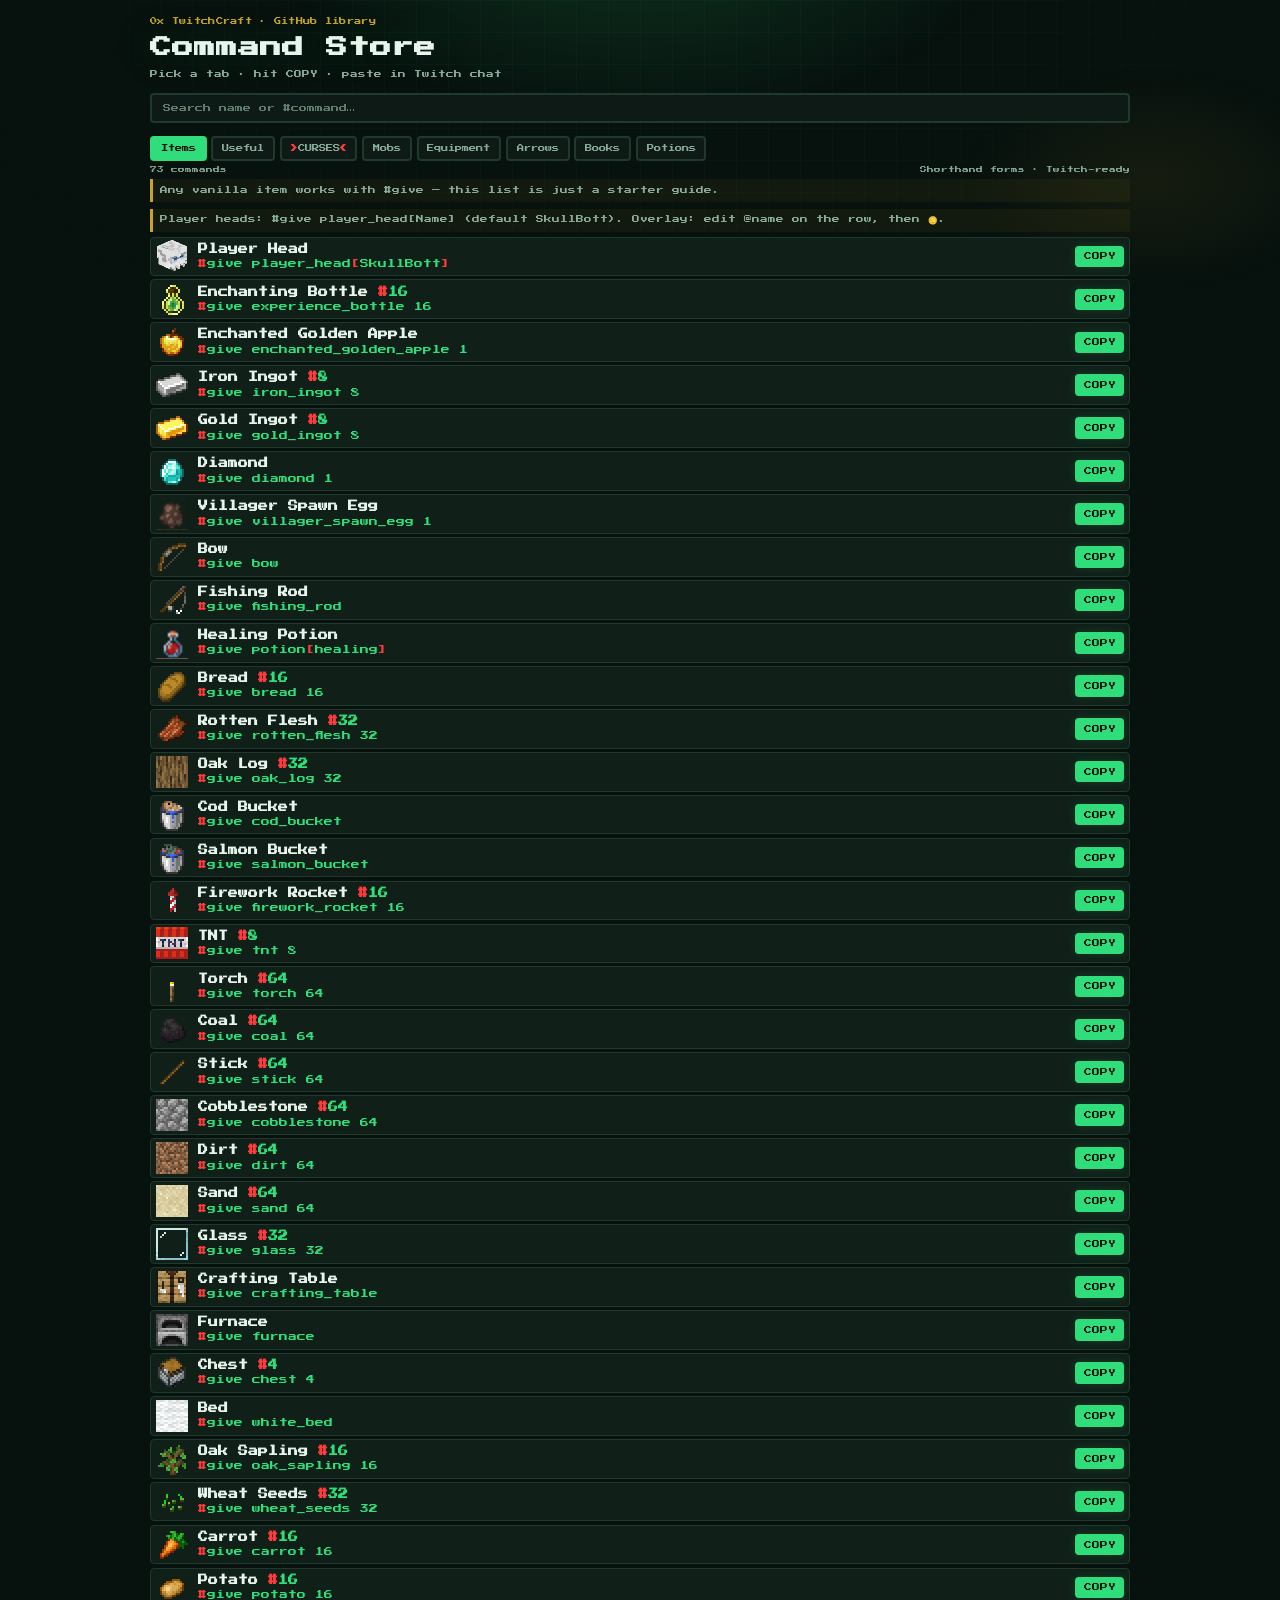
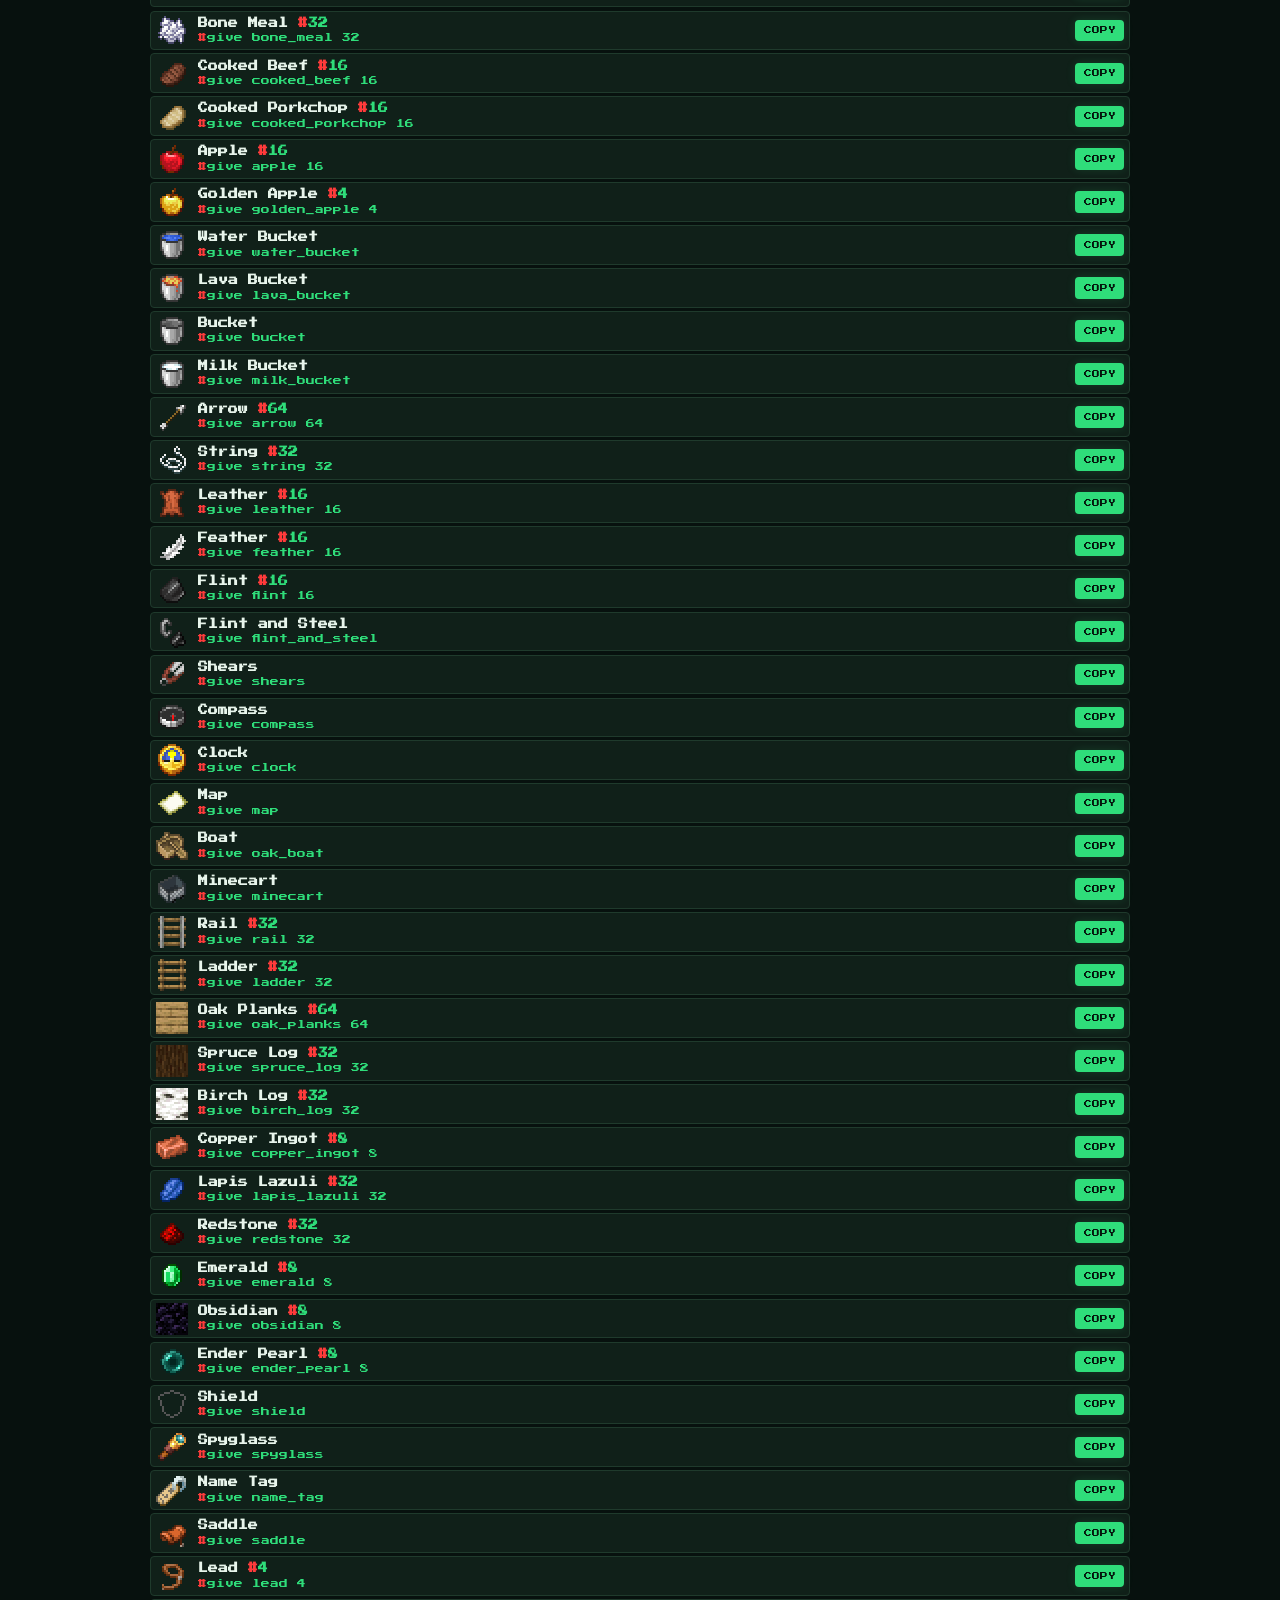
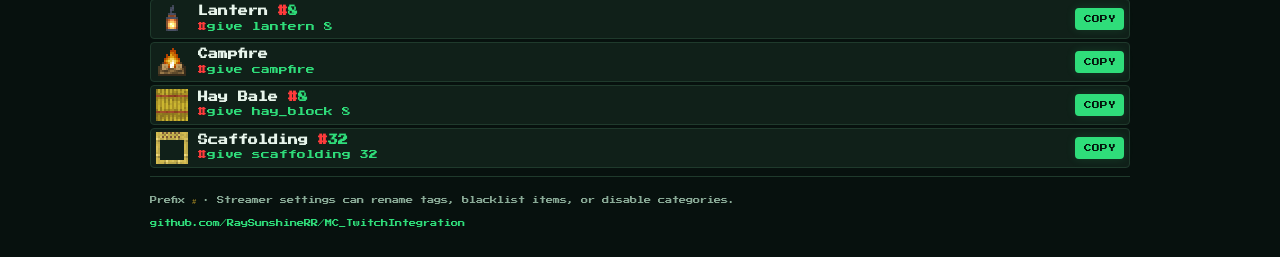
==== commit 161b26ac: "Rename the Curses tab label from CURSED to CURSES. Co-authored-by: Cursor <cursoragent@cursor.com>" ====
--- a/index.html
+++ b/index.html
@@ -4,7 +4,7 @@
   <meta charset="utf-8" />
   <meta name="viewport" content="width=device-width, initial-scale=1" />
   <title>TwitchCraft Command Store</title>
-  <meta name="description" content="Copy TwitchCraft #commands for Twitch chat — items, useful, cursed, mobs, equipment, arrows, books, potions." />
+  <meta name="description" content="Copy TwitchCraft #commands for Twitch chat — items, useful, curses, mobs, equipment, arrows, books, potions." />
   <link rel="icon" href="data:image/svg+xml,<svg xmlns='http://www.w3.org/2000/svg' viewBox='0 0 100 100'><text y='.9em' font-size='90'>🍤</text></svg>" />
   <link rel="preconnect" href="https://fonts.googleapis.com" />
   <link rel="preconnect" href="https://fonts.gstatic.com" crossorigin />
@@ -28,7 +28,7 @@
   <nav class="tabs" role="tablist" aria-label="Command categories">
     <button class="tab is-active" role="tab" aria-selected="true" data-tab="items">Items</button>
     <button class="tab" role="tab" aria-selected="false" data-tab="useful">Useful</button>
-    <button class="tab tab-cursed" role="tab" aria-selected="false" data-tab="curses" aria-label="Cursed"><span class="tab-cursed-arrow">&gt;</span>CURSED<span class="tab-cursed-arrow">&lt;</span></button>
+    <button class="tab tab-cursed" role="tab" aria-selected="false" data-tab="curses" aria-label="Curses"><span class="tab-cursed-arrow">&gt;</span>CURSES<span class="tab-cursed-arrow">&lt;</span></button>
     <button class="tab" role="tab" aria-selected="false" data-tab="mobs">Mobs</button>
     <button class="tab" role="tab" aria-selected="false" data-tab="equipment">Equipment</button>
     <button class="tab" role="tab" aria-selected="false" data-tab="arrows">Arrows</button>
--- a/css/store.css
+++ b/css/store.css
@@ -172,13 +172,13 @@
   color: var(--emerald-ink);
 }
 
-.tab-cursed-arrow {
+/* Pixel font has no bold weight — fake weight with shadow; color must beat .tab:hover / .is-active inherit. */
+.tab.tab-cursed > .tab-cursed-arrow,
+.tab.tab-cursed:hover > .tab-cursed-arrow,
+.tab.tab-cursed.is-active > .tab-cursed-arrow {
   color: #ff3b3b;
-  font-weight: 700;
-}
-
-.tab-cursed.is-active .tab-cursed-arrow {
-  color: #ff3b3b;
+  font-weight: inherit;
+  text-shadow: 0.07em 0 0 currentColor, -0.07em 0 0 currentColor;
 }
 
 .store {
@@ -345,6 +345,16 @@
   font-size: 0.62rem;
   color: var(--text);
   line-height: 1.35;
+}
+
+.row-qty {
+  font-weight: 700;
+  color: var(--emerald);
+  white-space: nowrap;
+}
+
+.row-qty-hash {
+  color: #ff3b3b;
 }
 
 .row-cmd {
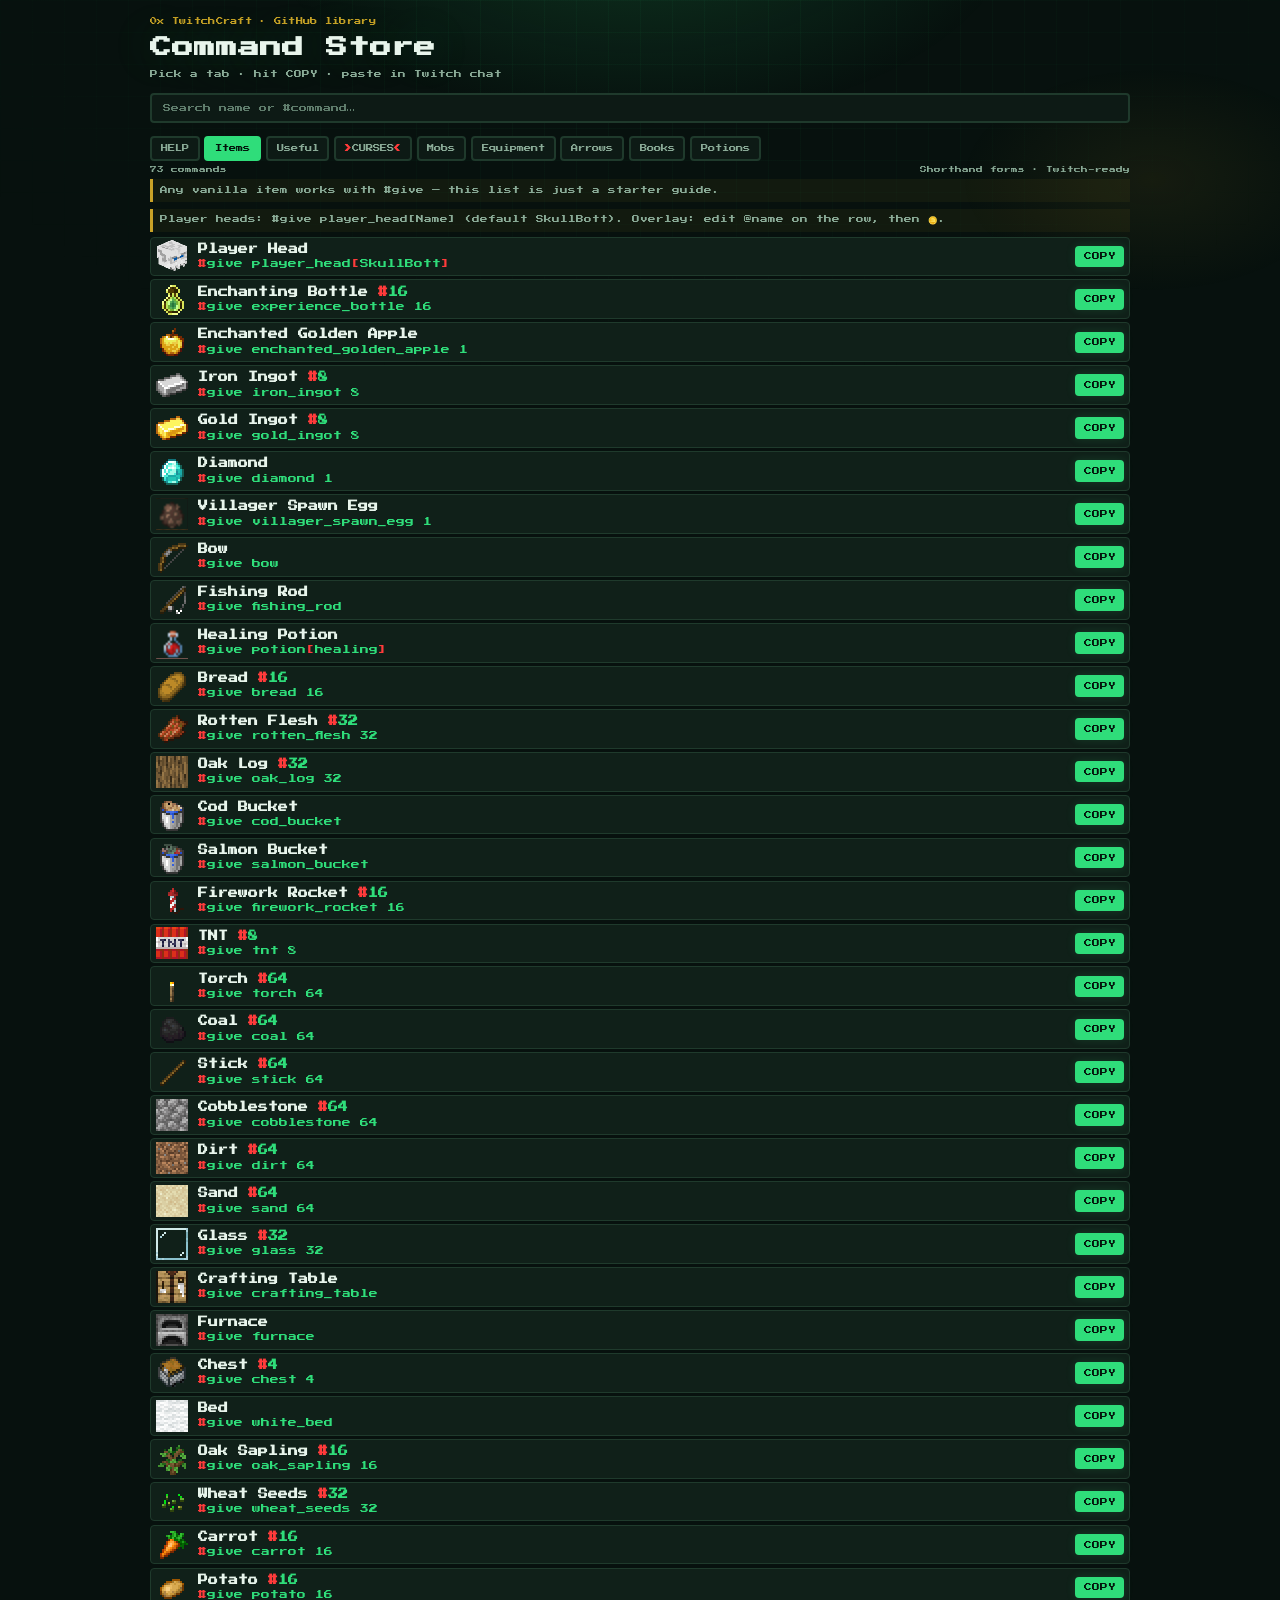
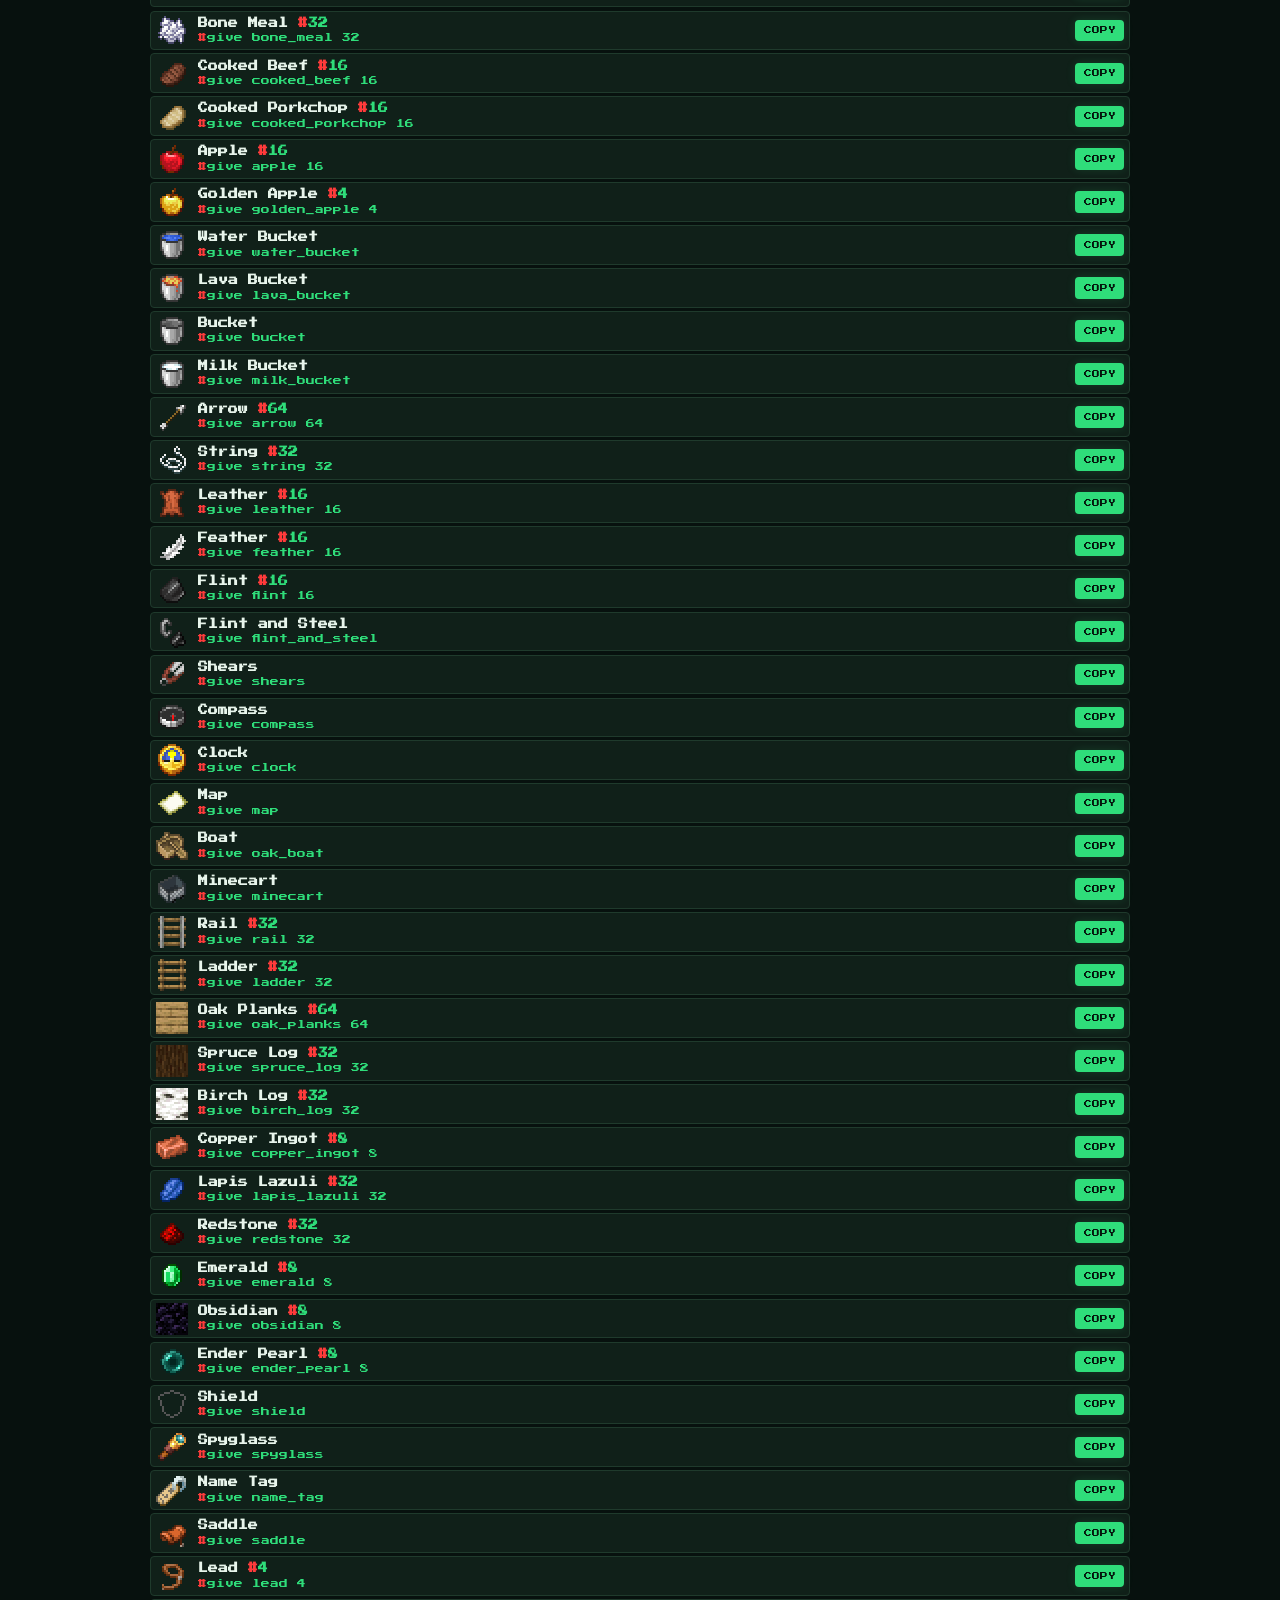
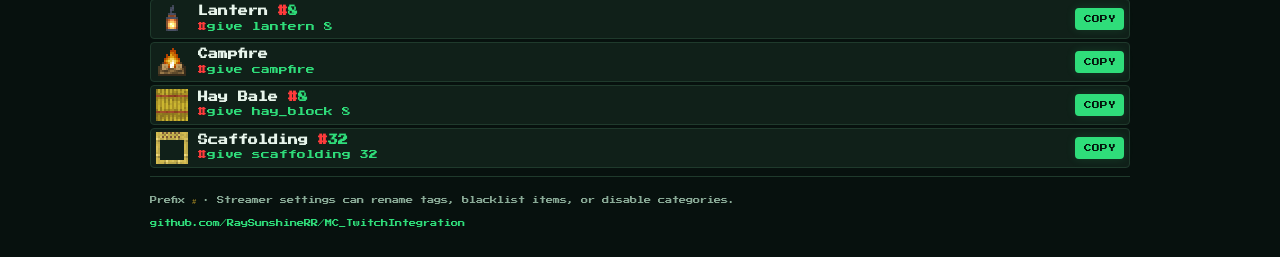
==== commit 152f6bf5: "Add a HELP tab and match the latest curse blurbs. Co-authored-by: Cursor <cursoragent@cursor.com>" ====
--- a/index.html
+++ b/index.html
@@ -26,6 +26,7 @@
   </header>
 
   <nav class="tabs" role="tablist" aria-label="Command categories">
+    <button class="tab" role="tab" aria-selected="false" data-tab="help">HELP</button>
     <button class="tab is-active" role="tab" aria-selected="true" data-tab="items">Items</button>
     <button class="tab" role="tab" aria-selected="false" data-tab="useful">Useful</button>
     <button class="tab tab-cursed" role="tab" aria-selected="false" data-tab="curses" aria-label="Curses"><span class="tab-cursed-arrow">&gt;</span>CURSES<span class="tab-cursed-arrow">&lt;</span></button>
